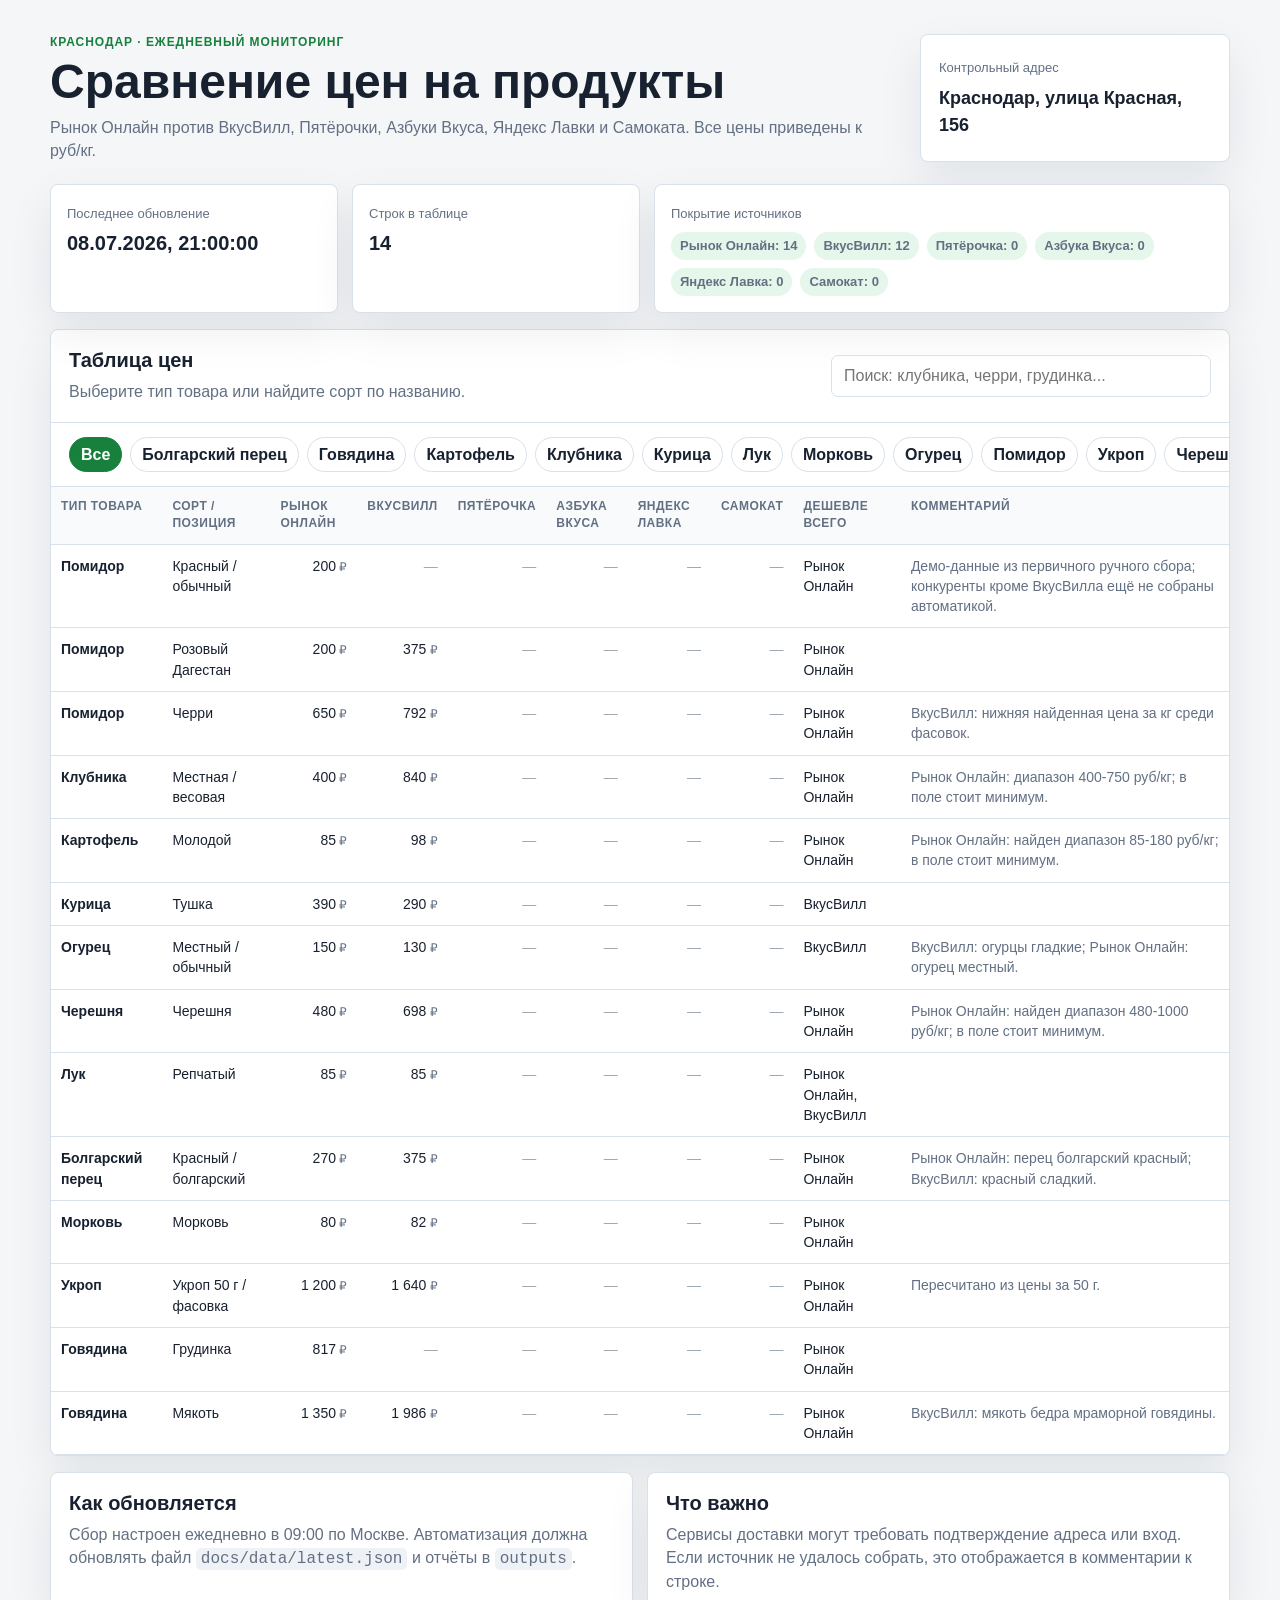
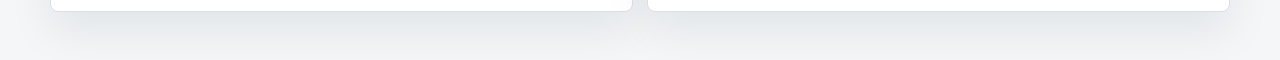
==== docs/index.html @ 46a8a9f7 "Add Krasnodar price monitor dashboard" ====
<!doctype html>
<html lang="ru">
<head>
  <meta charset="utf-8">
  <meta name="viewport" content="width=device-width, initial-scale=1">
  <title>Мониторинг цен Краснодар</title>
  <link rel="stylesheet" href="./styles.css">
</head>
<body>
  <header class="topbar">
    <div>
      <div class="eyebrow">Краснодар · ежедневный мониторинг</div>
      <h1>Сравнение цен на продукты</h1>
      <p>Рынок Онлайн против ВкусВилл, Пятёрочки, Азбуки Вкуса, Яндекс Лавки и Самоката. Все цены приведены к руб/кг.</p>
    </div>
    <div class="status-card">
      <span>Контрольный адрес</span>
      <strong id="address">Загрузка...</strong>
    </div>
  </header>

  <main>
    <section class="summary-grid">
      <article>
        <span>Последнее обновление</span>
        <strong id="generatedAt">Загрузка...</strong>
      </article>
      <article>
        <span>Строк в таблице</span>
        <strong id="rowsCount">0</strong>
      </article>
      <article class="wide">
        <span>Покрытие источников</span>
        <div id="sourceCoverage" class="source-coverage"></div>
      </article>
    </section>

    <section class="panel">
      <div class="panel-head">
        <div>
          <h2>Таблица цен</h2>
          <p>Выберите тип товара или найдите сорт по названию.</p>
        </div>
        <input id="search" type="search" placeholder="Поиск: клубника, черри, грудинка...">
      </div>

      <div id="typeFilters" class="filters"></div>

      <div class="table-wrap">
        <table>
          <thead>
            <tr>
              <th>Тип товара</th>
              <th>Сорт / позиция</th>
              <th>Рынок Онлайн</th>
              <th>ВкусВилл</th>
              <th>Пятёрочка</th>
              <th>Азбука Вкуса</th>
              <th>Яндекс Лавка</th>
              <th>Самокат</th>
              <th>Дешевле всего</th>
              <th>Комментарий</th>
            </tr>
          </thead>
          <tbody id="priceRows">
            <tr><td colspan="10" class="empty-state">Загрузка данных...</td></tr>
          </tbody>
        </table>
      </div>
    </section>

    <section class="notes">
      <article>
        <h2>Как обновляется</h2>
        <p>Сбор настроен ежедневно в 09:00 по Москве. Автоматизация должна обновлять файл <code>docs/data/latest.json</code> и отчёты в <code>outputs</code>.</p>
      </article>
      <article>
        <h2>Что важно</h2>
        <p>Сервисы доставки могут требовать подтверждение адреса или вход. Если источник не удалось собрать, это отображается в комментарии к строке.</p>
      </article>
    </section>
  </main>

  <script src="./app.js"></script>
</body>
</html>
---- docs/styles.css ----
:root {
  color-scheme: light;
  --bg: #f4f6f8;
  --panel: #ffffff;
  --ink: #18212f;
  --muted: #637083;
  --line: #d8e0ea;
  --green: #16803c;
  --green-soft: #e5f6eb;
  --blue: #175cd3;
  --shadow: 0 18px 45px rgba(15, 23, 42, 0.08);
}

* {
  box-sizing: border-box;
}

body {
  margin: 0;
  background: var(--bg);
  color: var(--ink);
  font-family: Inter, -apple-system, BlinkMacSystemFont, "Segoe UI", sans-serif;
  line-height: 1.45;
}

.topbar {
  display: flex;
  justify-content: space-between;
  gap: 24px;
  width: min(1180px, calc(100% - 32px));
  margin: 0 auto;
  padding: 34px 0 22px;
}

.eyebrow {
  color: var(--green);
  font-weight: 800;
  text-transform: uppercase;
  font-size: 12px;
  letter-spacing: 0.08em;
}

h1,
h2,
p {
  margin: 0;
}

h1 {
  margin-top: 6px;
  font-size: clamp(30px, 5vw, 48px);
  line-height: 1.05;
  letter-spacing: 0;
}

h2 {
  font-size: 20px;
  line-height: 1.2;
}

.topbar p,
.panel-head p,
.notes p {
  margin-top: 8px;
  color: var(--muted);
}

.status-card {
  flex: 0 0 310px;
  align-self: stretch;
  display: flex;
  flex-direction: column;
  justify-content: center;
  gap: 8px;
  padding: 18px;
  border: 1px solid var(--line);
  border-radius: 8px;
  background: var(--panel);
  box-shadow: var(--shadow);
}

.status-card span,
.summary-grid span {
  color: var(--muted);
  font-size: 13px;
}

.status-card strong {
  font-size: 18px;
}

main {
  width: min(1180px, calc(100% - 32px));
  margin: 0 auto 48px;
}

.summary-grid {
  display: grid;
  grid-template-columns: 1fr 1fr 2fr;
  gap: 14px;
  margin-bottom: 16px;
}

.summary-grid article,
.panel,
.notes article {
  border: 1px solid var(--line);
  border-radius: 8px;
  background: var(--panel);
  box-shadow: var(--shadow);
}

.summary-grid article {
  padding: 16px;
}

.summary-grid strong {
  display: block;
  margin-top: 5px;
  font-size: 20px;
}

.source-coverage {
  display: flex;
  flex-wrap: wrap;
  gap: 8px;
  margin-top: 8px;
}

.source-pill {
  display: inline-flex;
  align-items: center;
  min-height: 28px;
  padding: 4px 9px;
  border-radius: 999px;
  background: var(--green-soft);
  color: var(--green);
  font-weight: 750;
  font-size: 13px;
}

.panel {
  overflow: hidden;
}

.panel-head {
  display: flex;
  justify-content: space-between;
  gap: 18px;
  align-items: center;
  padding: 18px;
  border-bottom: 1px solid var(--line);
}

input[type="search"] {
  width: min(380px, 100%);
  height: 42px;
  border: 1px solid var(--line);
  border-radius: 7px;
  padding: 0 12px;
  font: inherit;
}

.filters {
  display: flex;
  gap: 8px;
  overflow-x: auto;
  padding: 14px 18px;
  border-bottom: 1px solid var(--line);
}

.filter-chip {
  min-height: 34px;
  white-space: nowrap;
  border: 1px solid var(--line);
  border-radius: 999px;
  background: #fff;
  color: var(--ink);
  padding: 5px 11px;
  font: inherit;
  font-weight: 700;
  cursor: pointer;
}

.filter-chip.active {
  border-color: var(--green);
  background: var(--green);
  color: #fff;
}

.table-wrap {
  overflow-x: auto;
}

table {
  width: 100%;
  border-collapse: collapse;
  min-width: 1040px;
}

th,
td {
  padding: 11px 10px;
  border-bottom: 1px solid var(--line);
  text-align: left;
  vertical-align: top;
  font-size: 14px;
}

th {
  color: var(--muted);
  background: #f8fafc;
  font-size: 12px;
  text-transform: uppercase;
  letter-spacing: 0.04em;
}

.type-cell {
  font-weight: 800;
}

.price {
  font-variant-numeric: tabular-nums;
  text-align: right;
  white-space: nowrap;
}

.price:not(.empty)::after {
  content: " ₽";
  color: var(--muted);
  font-size: 12px;
}

.empty {
  color: #a0a8b3;
}

.comment {
  color: var(--muted);
  min-width: 220px;
}

.empty-state {
  padding: 28px;
  color: var(--muted);
  text-align: center;
}

.notes {
  display: grid;
  grid-template-columns: 1fr 1fr;
  gap: 14px;
  margin-top: 16px;
}

.notes article {
  padding: 18px;
}

code {
  border-radius: 5px;
  background: #eef2f7;
  padding: 2px 5px;
  font-family: ui-monospace, SFMono-Regular, Menlo, monospace;
}

@media (max-width: 820px) {
  .topbar,
  .panel-head,
  .notes {
    flex-direction: column;
    grid-template-columns: 1fr;
  }

  .topbar {
    display: block;
  }

  .status-card {
    margin-top: 16px;
    width: 100%;
  }

  .summary-grid {
    grid-template-columns: 1fr;
  }

  .panel-head {
    align-items: stretch;
  }
}
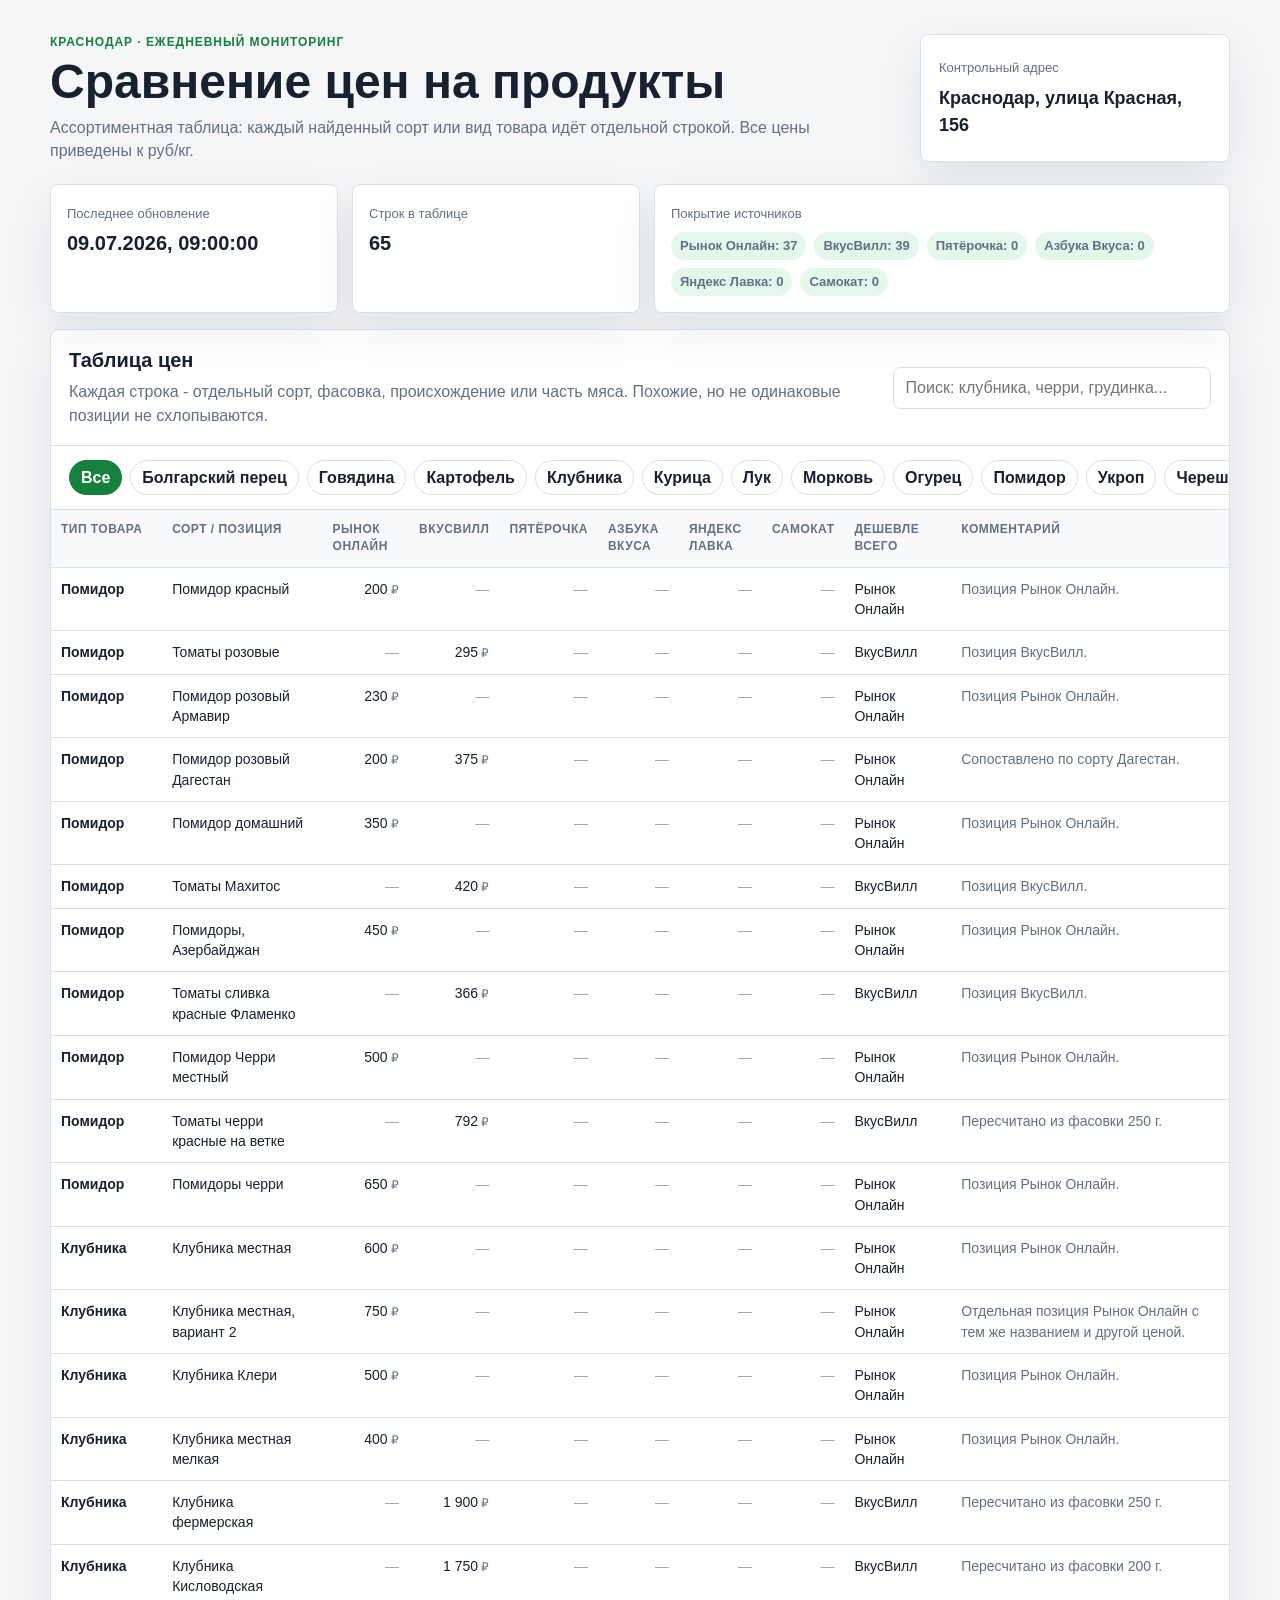
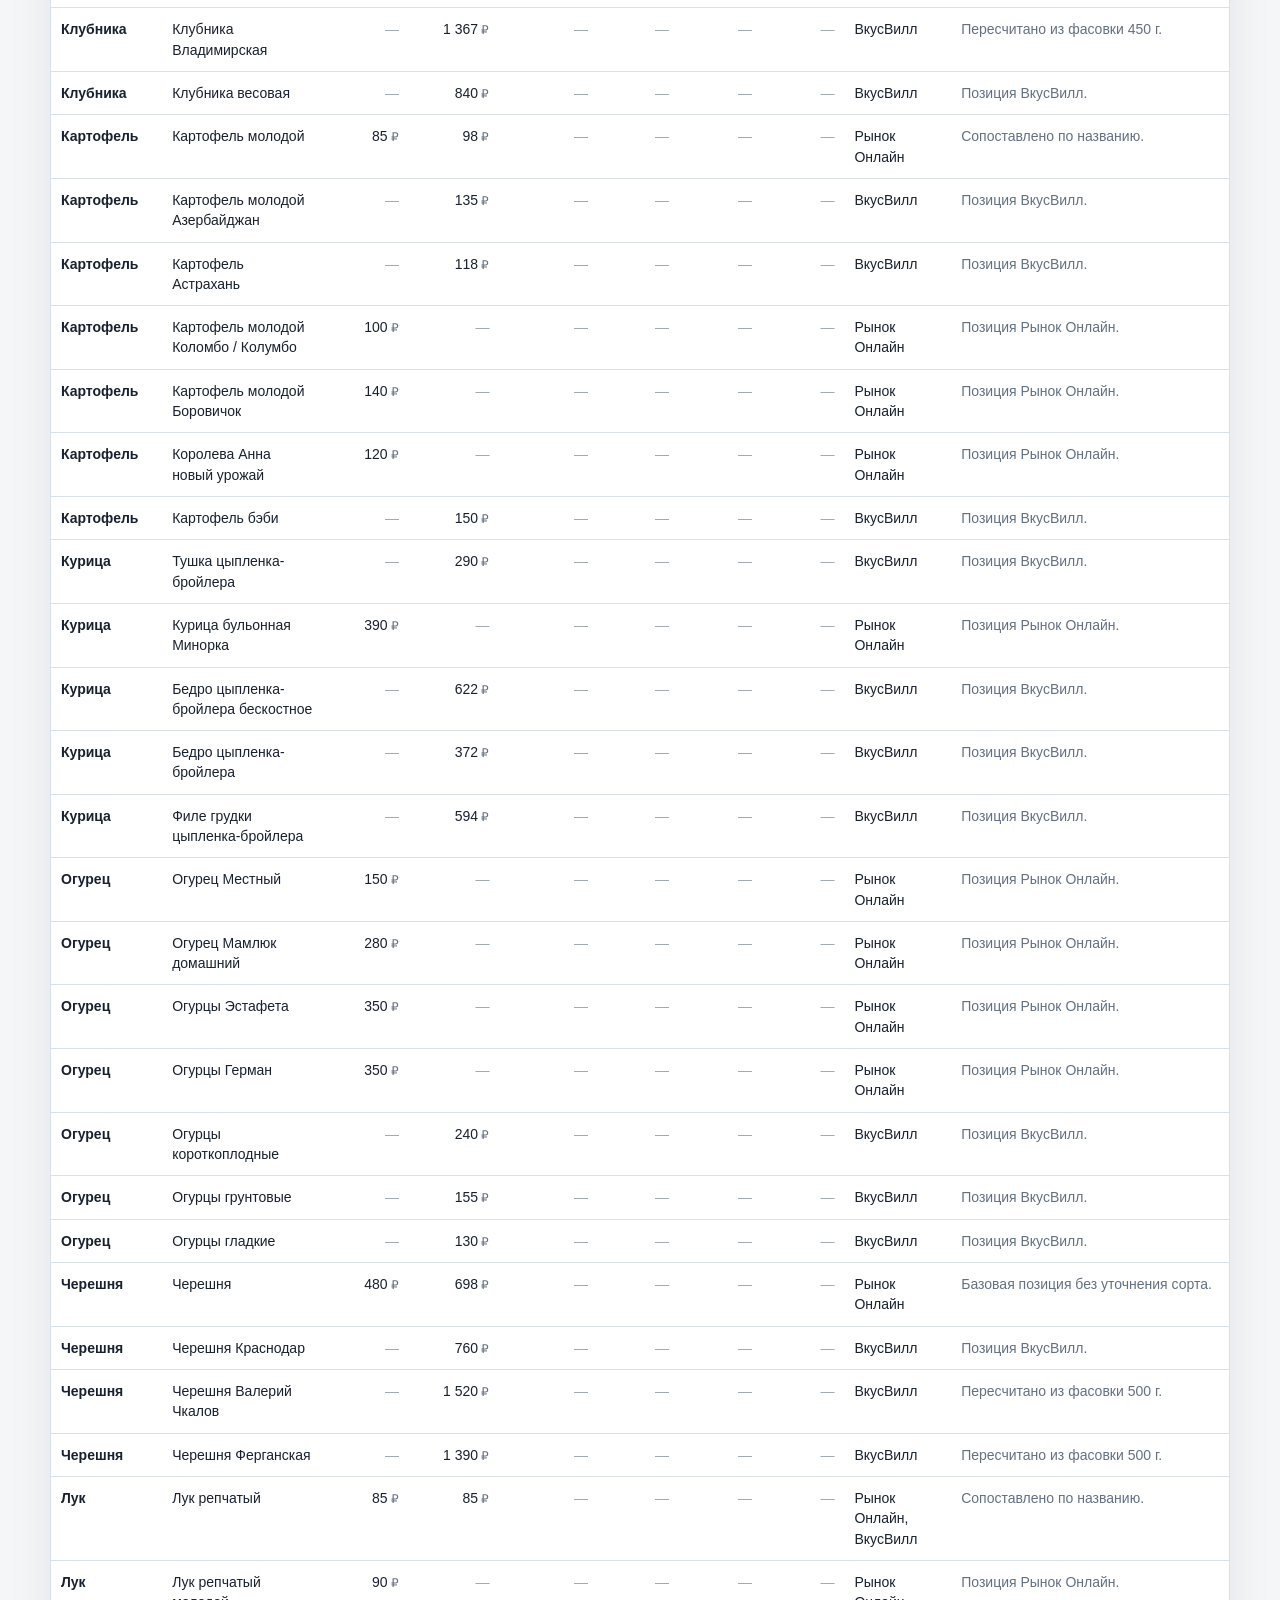
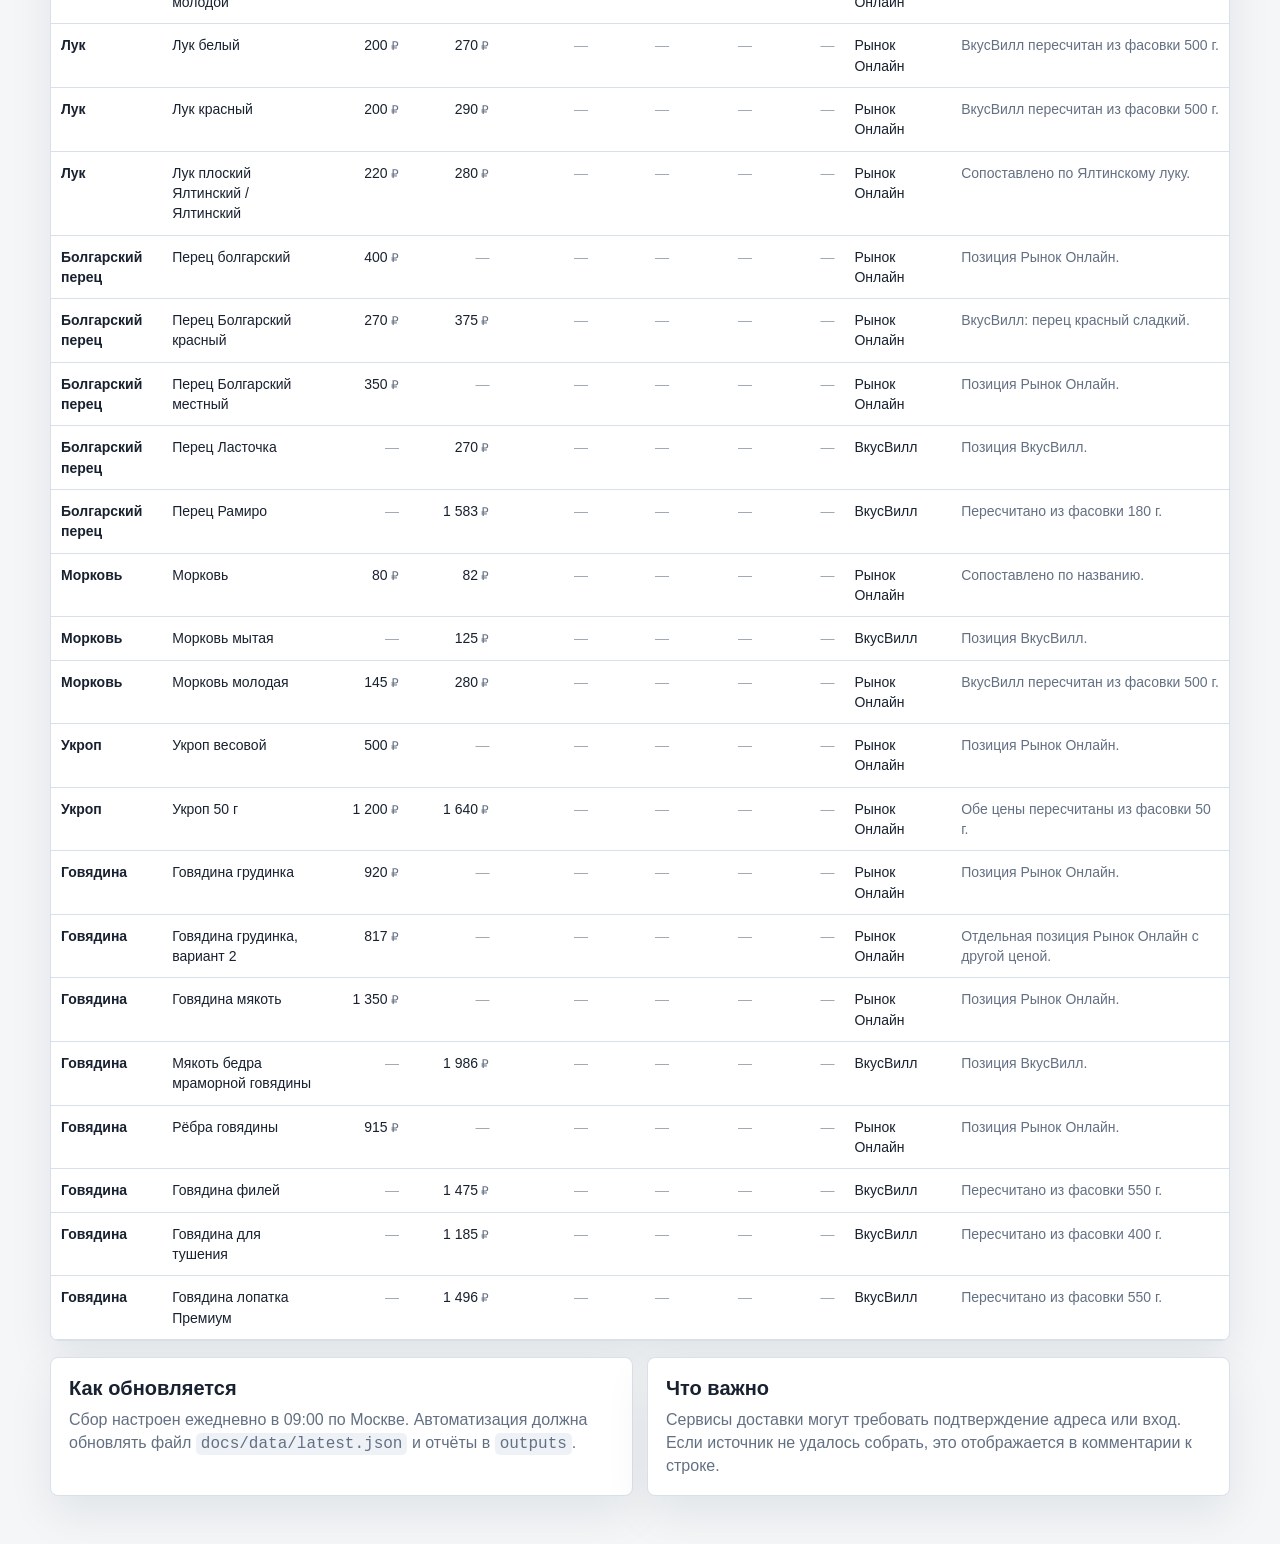
==== commit d9635ba4: "Expand monitor rows by product variety" ====
--- a/docs/index.html
+++ b/docs/index.html
@@ -11,7 +11,7 @@
     <div>
       <div class="eyebrow">Краснодар · ежедневный мониторинг</div>
       <h1>Сравнение цен на продукты</h1>
-      <p>Рынок Онлайн против ВкусВилл, Пятёрочки, Азбуки Вкуса, Яндекс Лавки и Самоката. Все цены приведены к руб/кг.</p>
+      <p>Ассортиментная таблица: каждый найденный сорт или вид товара идёт отдельной строкой. Все цены приведены к руб/кг.</p>
     </div>
     <div class="status-card">
       <span>Контрольный адрес</span>
@@ -39,7 +39,7 @@
       <div class="panel-head">
         <div>
           <h2>Таблица цен</h2>
-          <p>Выберите тип товара или найдите сорт по названию.</p>
+          <p>Каждая строка - отдельный сорт, фасовка, происхождение или часть мяса. Похожие, но не одинаковые позиции не схлопываются.</p>
         </div>
         <input id="search" type="search" placeholder="Поиск: клубника, черри, грудинка...">
       </div>
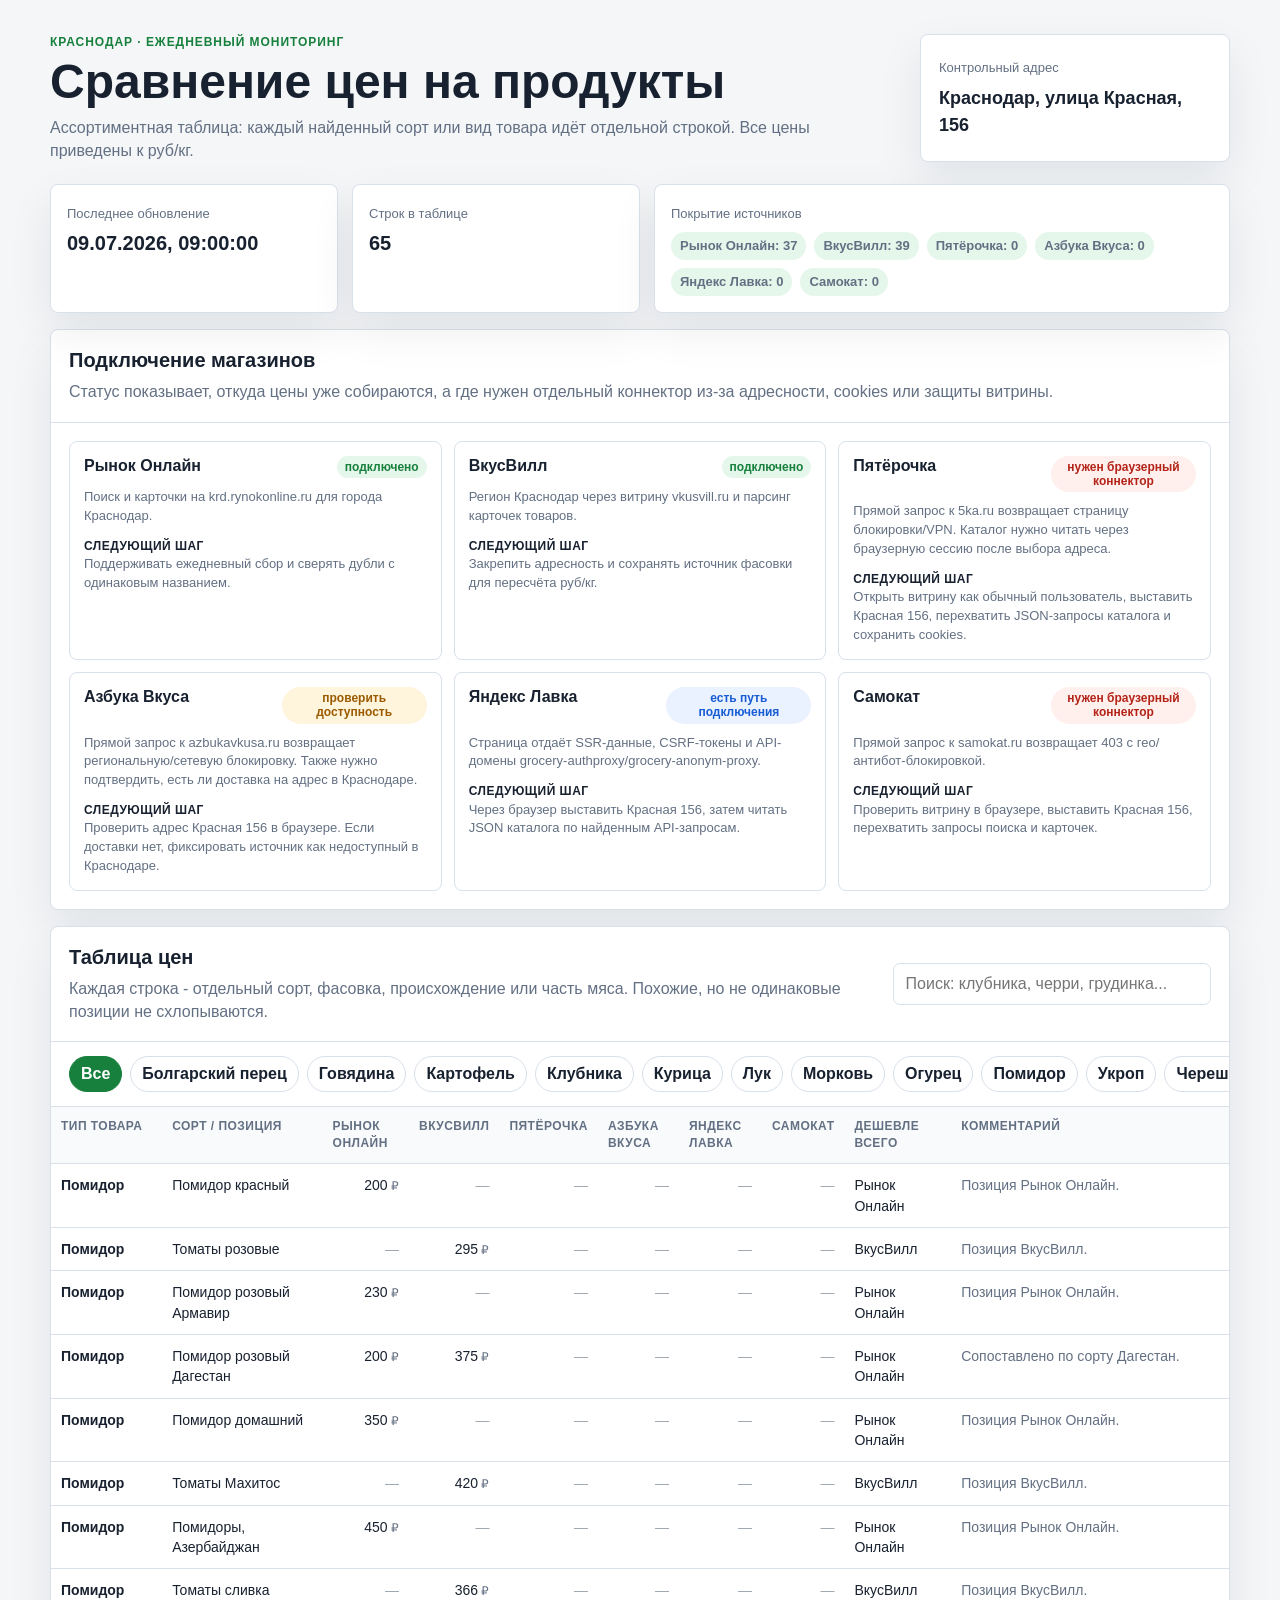
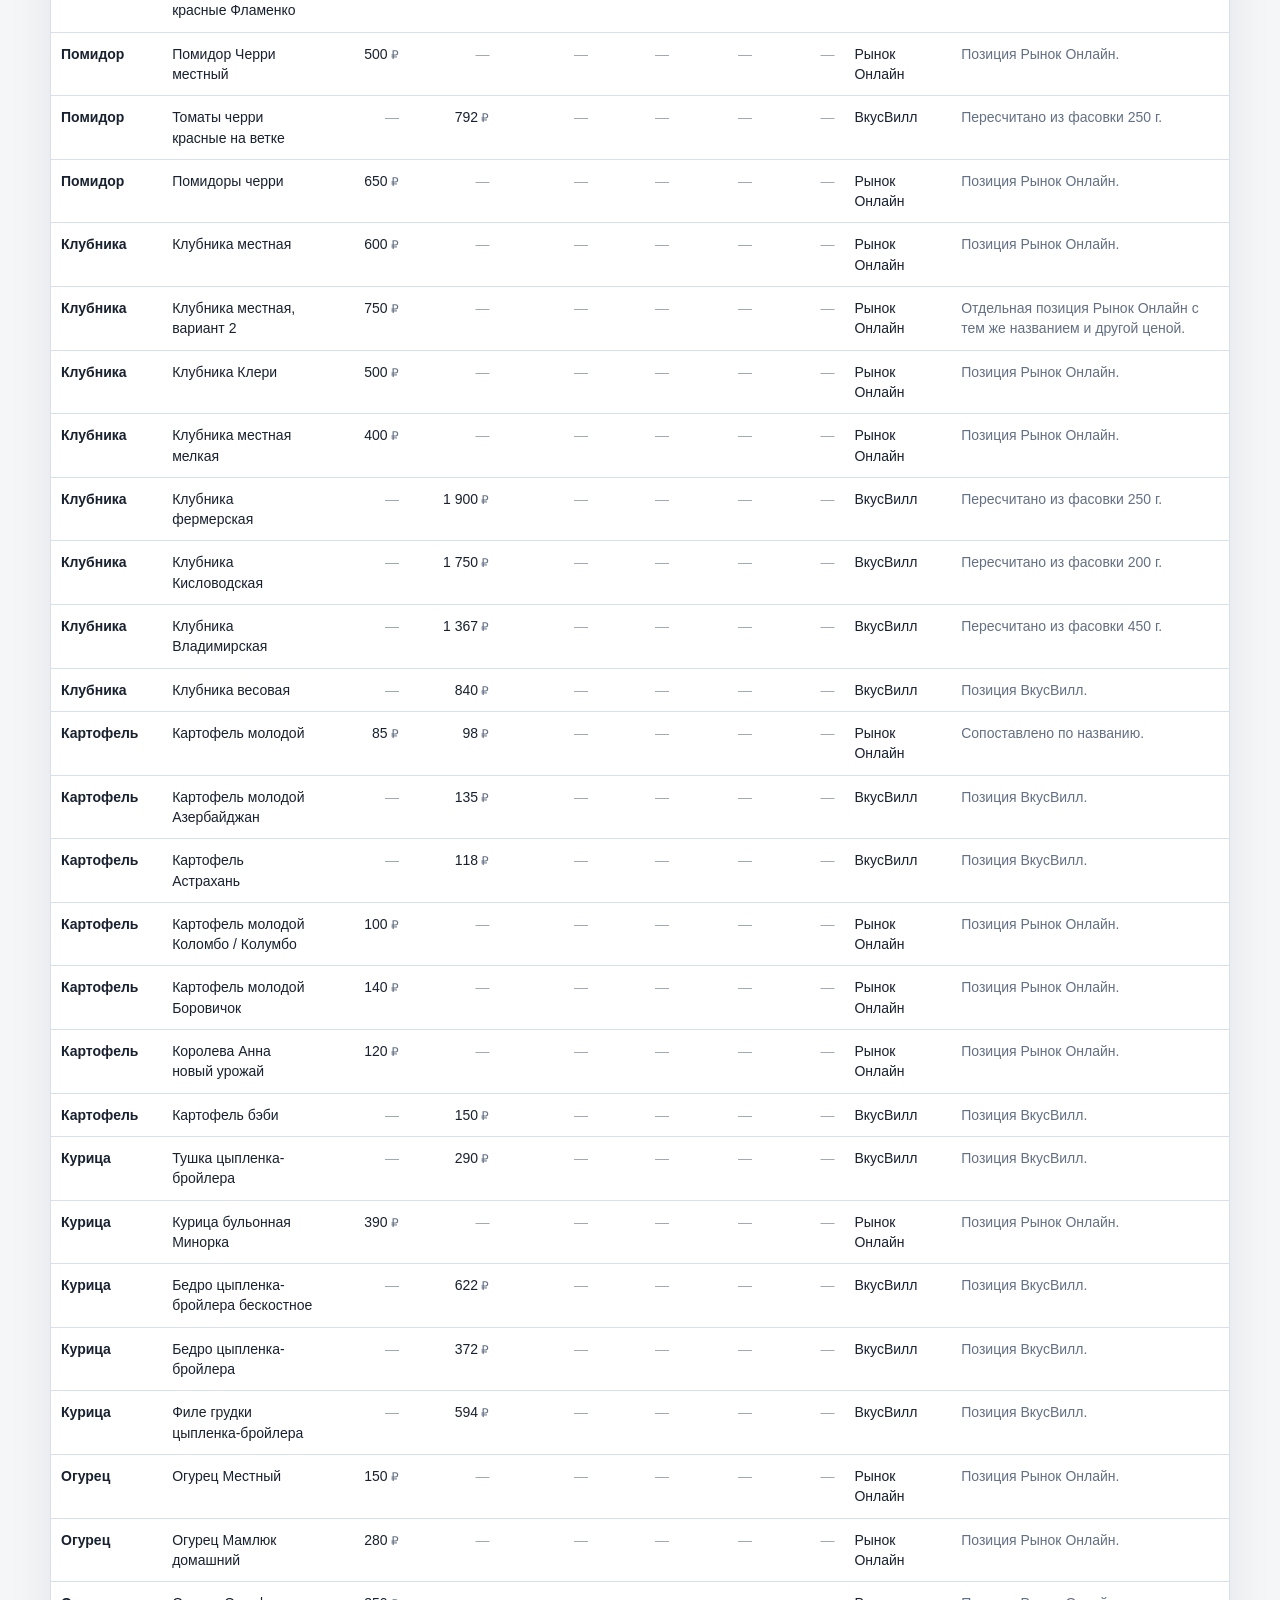
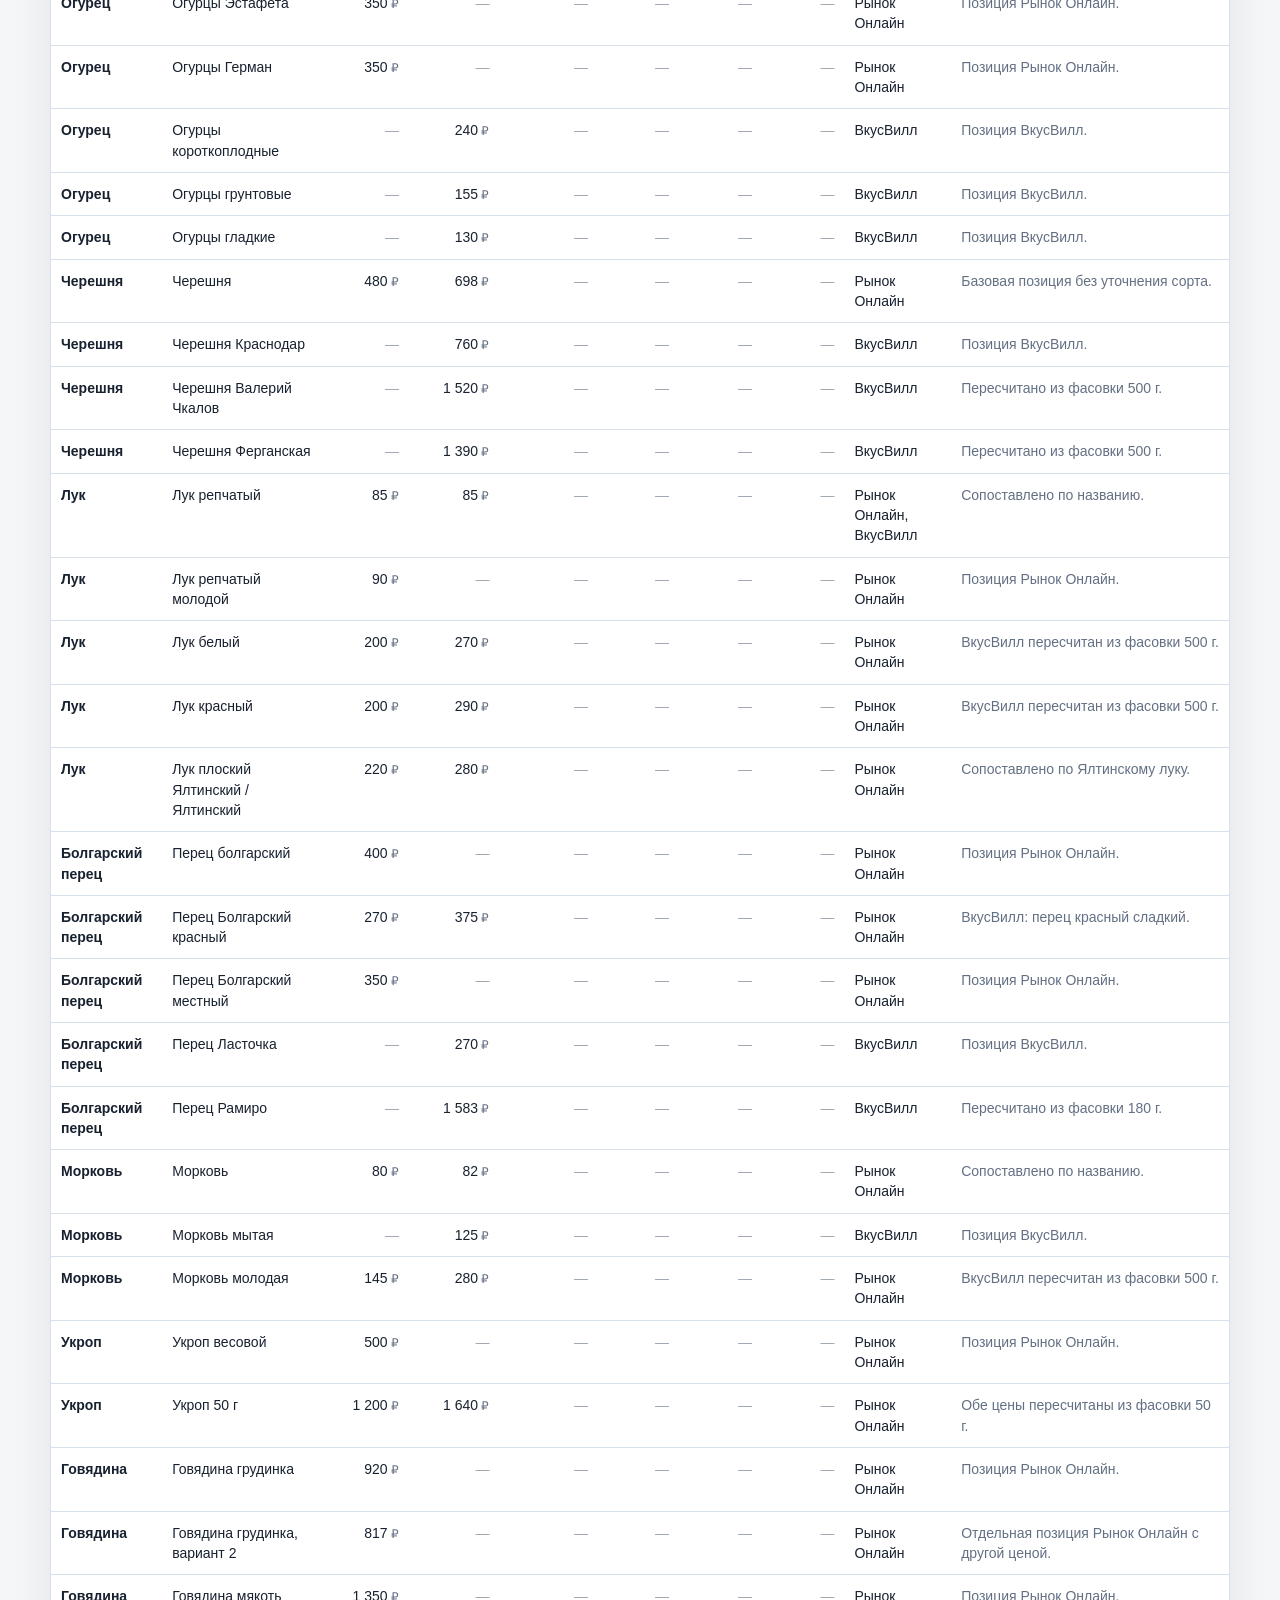
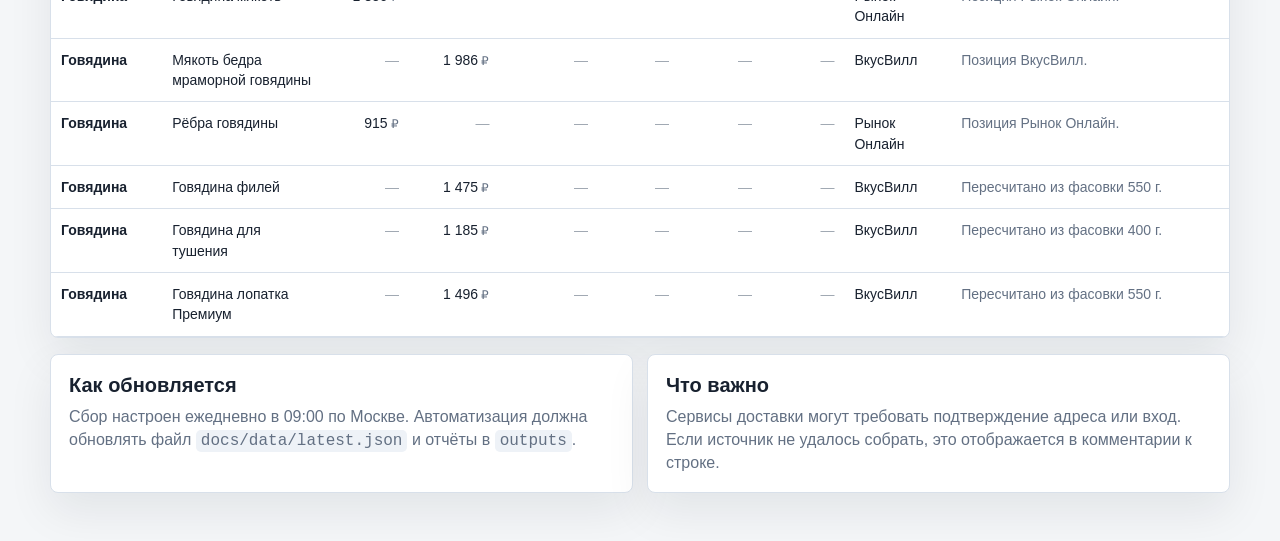
==== commit 9d838f82: "Add source connection status" ====
--- a/docs/index.html
+++ b/docs/index.html
@@ -33,6 +33,16 @@
         <span>Покрытие источников</span>
         <div id="sourceCoverage" class="source-coverage"></div>
       </article>
+    </section>
+
+    <section class="panel connection-panel">
+      <div class="panel-head">
+        <div>
+          <h2>Подключение магазинов</h2>
+          <p>Статус показывает, откуда цены уже собираются, а где нужен отдельный коннектор из-за адресности, cookies или защиты витрины.</p>
+        </div>
+      </div>
+      <div id="sourceStatus" class="source-status-grid"></div>
     </section>
 
     <section class="panel">
--- a/docs/styles.css
+++ b/docs/styles.css
@@ -8,6 +8,11 @@
   --green: #16803c;
   --green-soft: #e5f6eb;
   --blue: #175cd3;
+  --blue-soft: #eaf1ff;
+  --amber: #9a5b00;
+  --amber-soft: #fff4dc;
+  --red: #b42318;
+  --red-soft: #fff0ed;
   --shadow: 0 18px 45px rgba(15, 23, 42, 0.08);
 }
 
@@ -139,8 +144,85 @@
   font-size: 13px;
 }
 
+.source-status-grid {
+  display: grid;
+  grid-template-columns: repeat(3, minmax(0, 1fr));
+  gap: 12px;
+  padding: 18px;
+}
+
+.source-status-card {
+  min-height: 190px;
+  border: 1px solid var(--line);
+  border-radius: 8px;
+  padding: 14px;
+  background: #fff;
+}
+
+.source-status-top {
+  display: flex;
+  justify-content: space-between;
+  gap: 10px;
+  align-items: flex-start;
+  margin-bottom: 10px;
+}
+
+.source-status-card h3 {
+  margin: 0;
+  font-size: 16px;
+  line-height: 1.2;
+}
+
+.source-status-card p {
+  color: var(--muted);
+  font-size: 13px;
+}
+
+.source-status-card strong {
+  display: block;
+  margin-top: 12px;
+  font-size: 12px;
+  text-transform: uppercase;
+  letter-spacing: 0.04em;
+}
+
+.source-status-top span {
+  flex: 0 0 auto;
+  max-width: 145px;
+  border-radius: 999px;
+  padding: 4px 8px;
+  font-size: 12px;
+  font-weight: 800;
+  line-height: 1.2;
+  text-align: center;
+}
+
+.source-status-card.connected .source-status-top span {
+  background: var(--green-soft);
+  color: var(--green);
+}
+
+.source-status-card.candidate .source-status-top span {
+  background: var(--blue-soft);
+  color: var(--blue);
+}
+
+.source-status-card.needs_check .source-status-top span {
+  background: var(--amber-soft);
+  color: var(--amber);
+}
+
+.source-status-card.blocked .source-status-top span {
+  background: var(--red-soft);
+  color: var(--red);
+}
+
 .panel {
   overflow: hidden;
+}
+
+.connection-panel {
+  margin-bottom: 16px;
 }
 
 .panel-head {
@@ -285,7 +367,17 @@
     grid-template-columns: 1fr;
   }
 
+  .source-status-grid {
+    grid-template-columns: 1fr;
+  }
+
   .panel-head {
     align-items: stretch;
   }
 }
+
+@media (min-width: 821px) and (max-width: 1080px) {
+  .source-status-grid {
+    grid-template-columns: repeat(2, minmax(0, 1fr));
+  }
+}
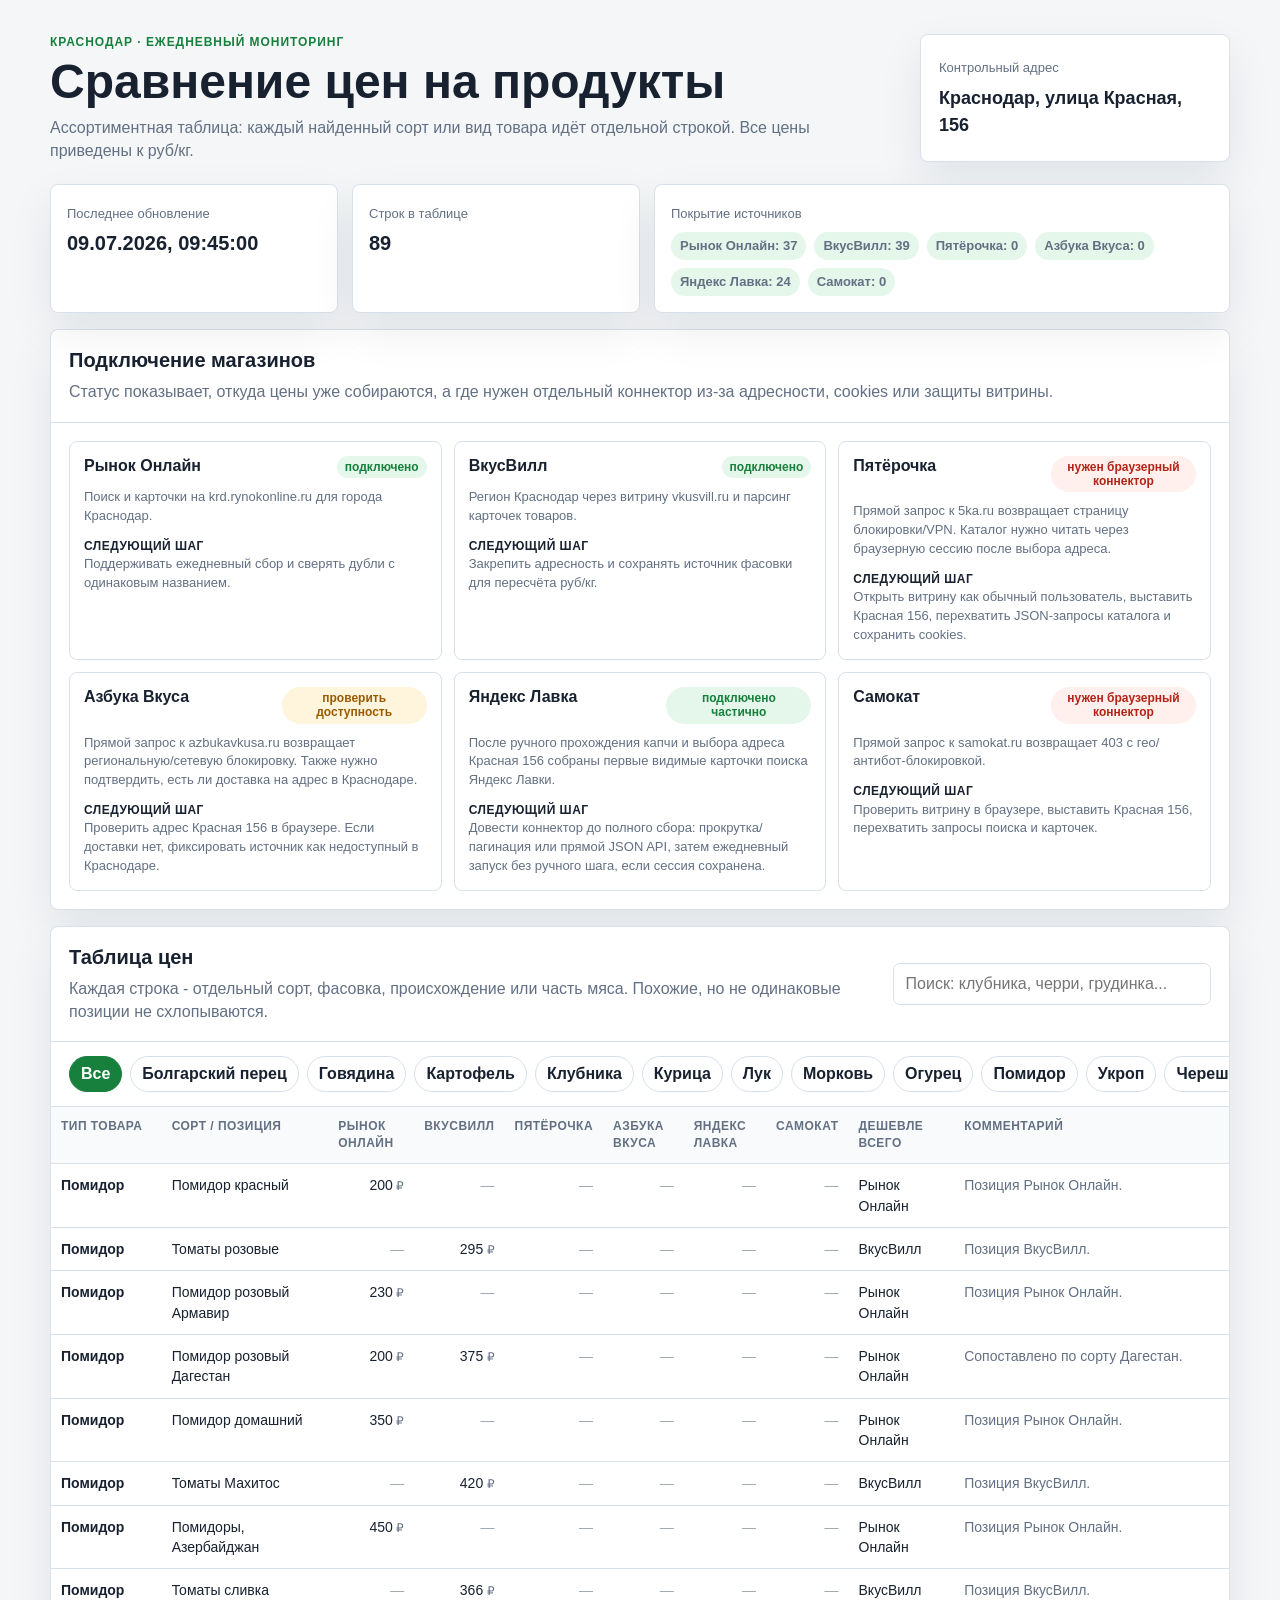
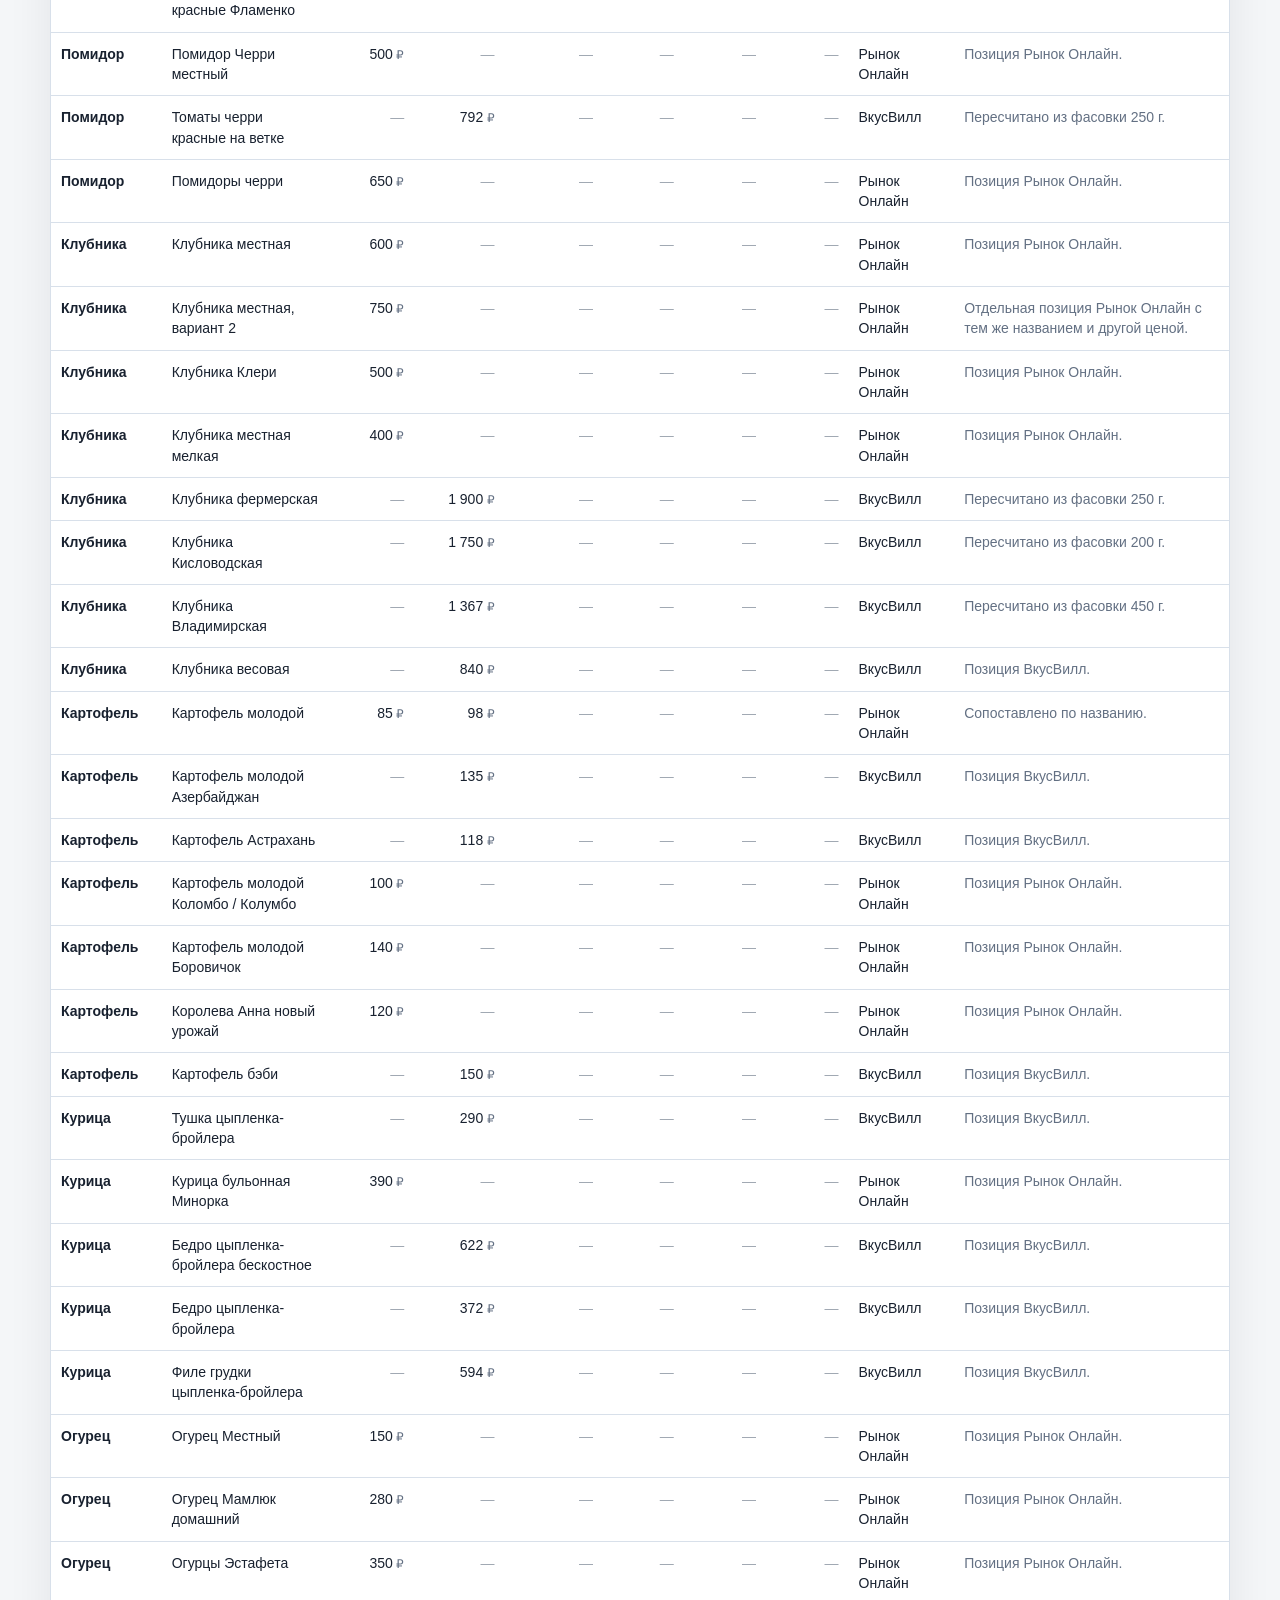
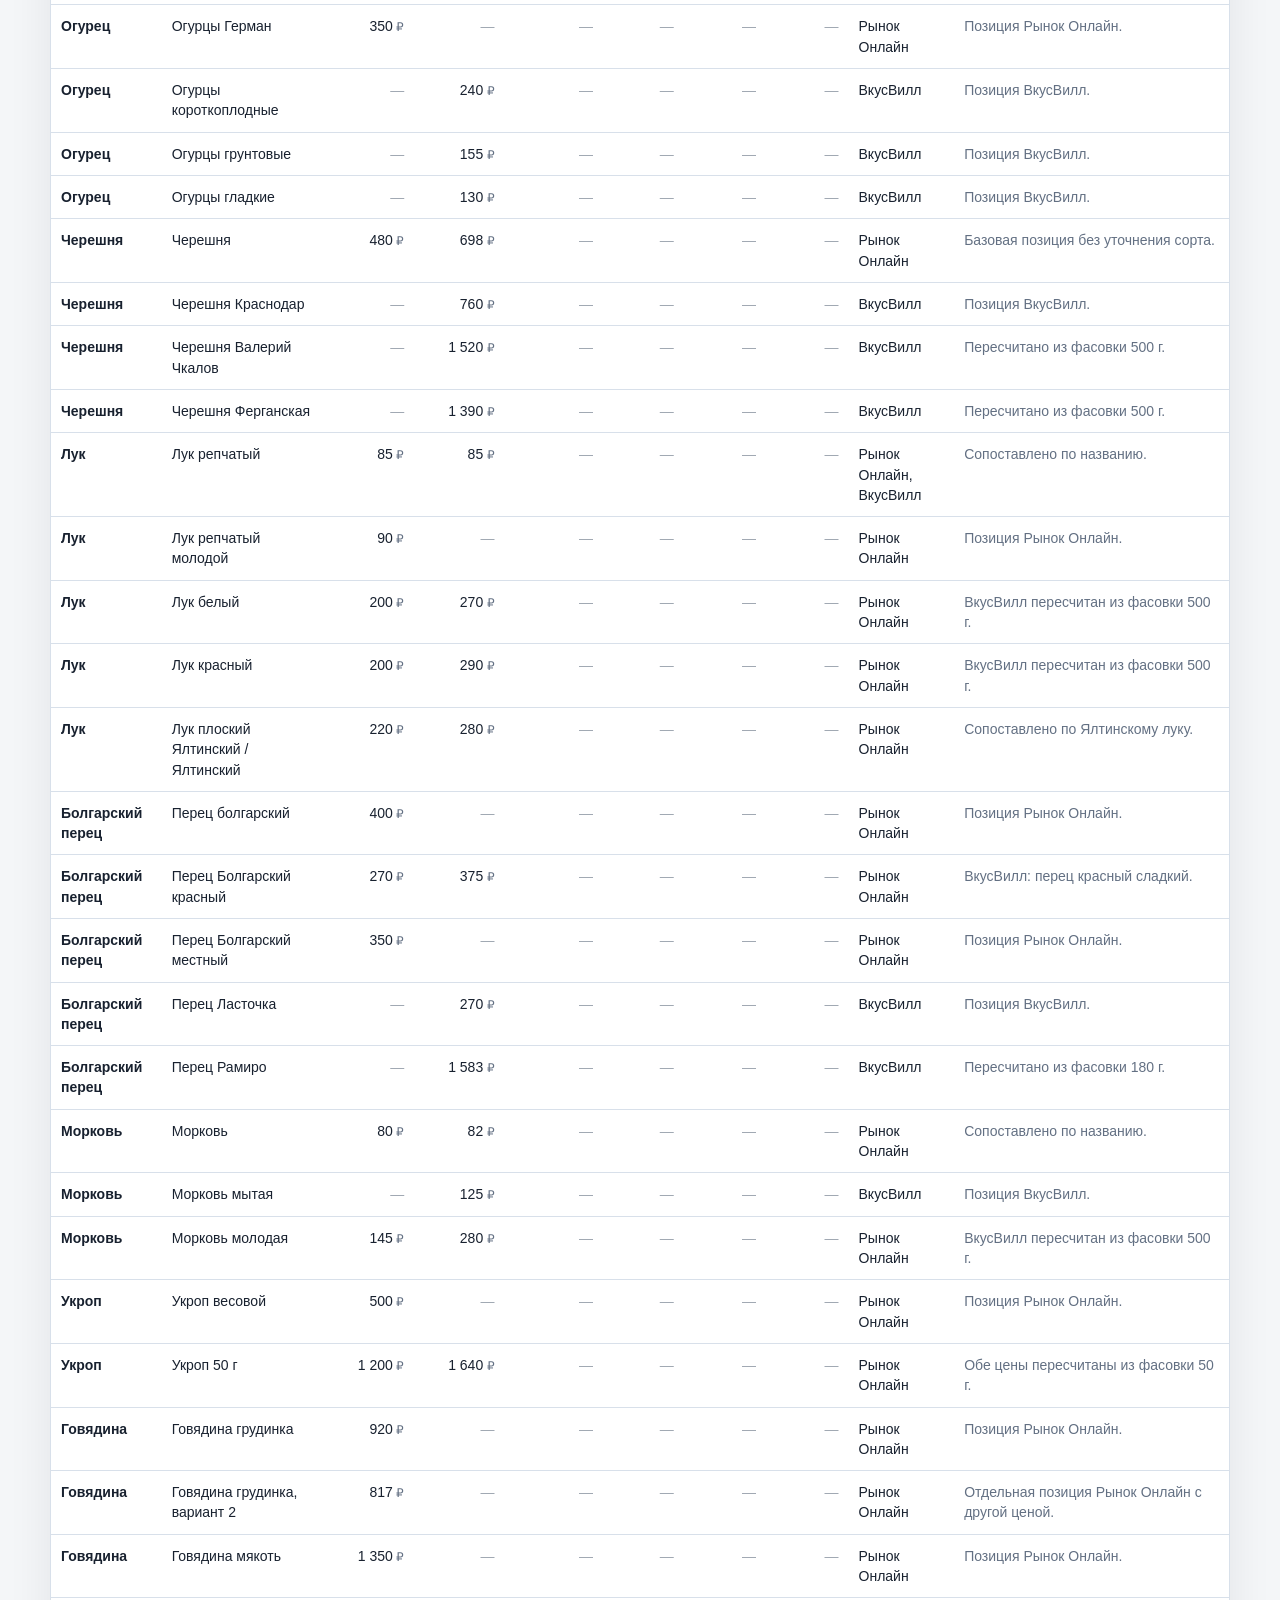
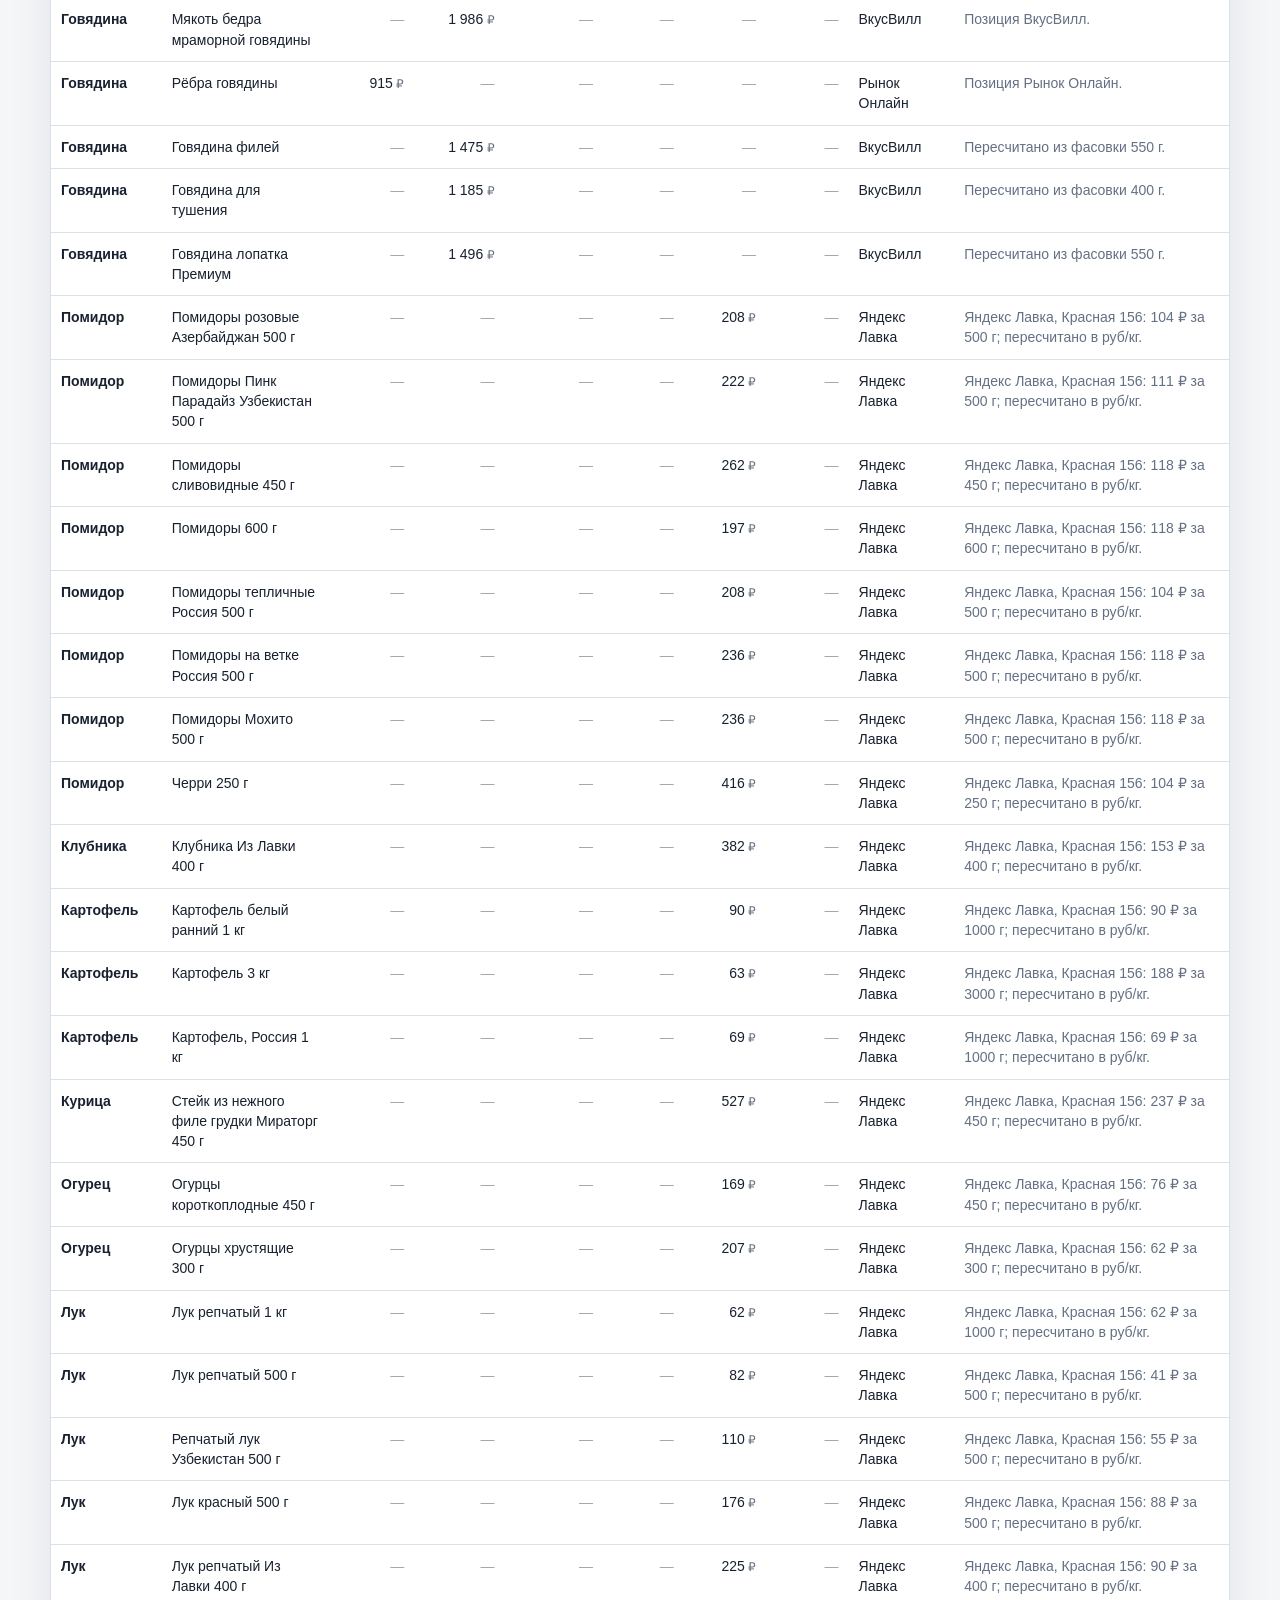
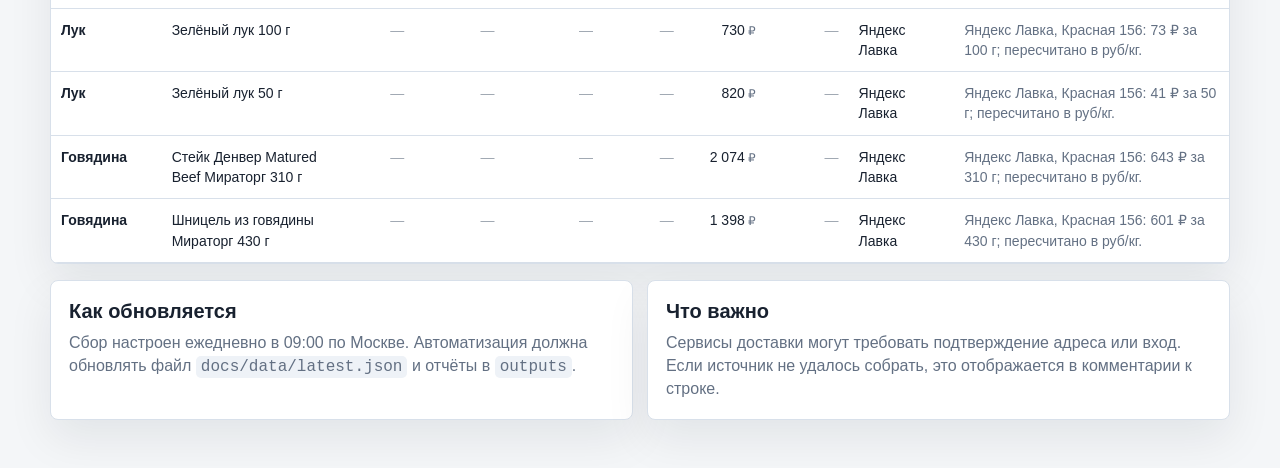
==== commit 84741a7c: "Bust Pages cache for Lavka prices" ====
--- a/docs/index.html
+++ b/docs/index.html
@@ -91,6 +91,6 @@
     </section>
   </main>
 
-  <script src="./app.js"></script>
+  <script src="./app.js?v=2026-07-09T12-45-lavka"></script>
 </body>
 </html>
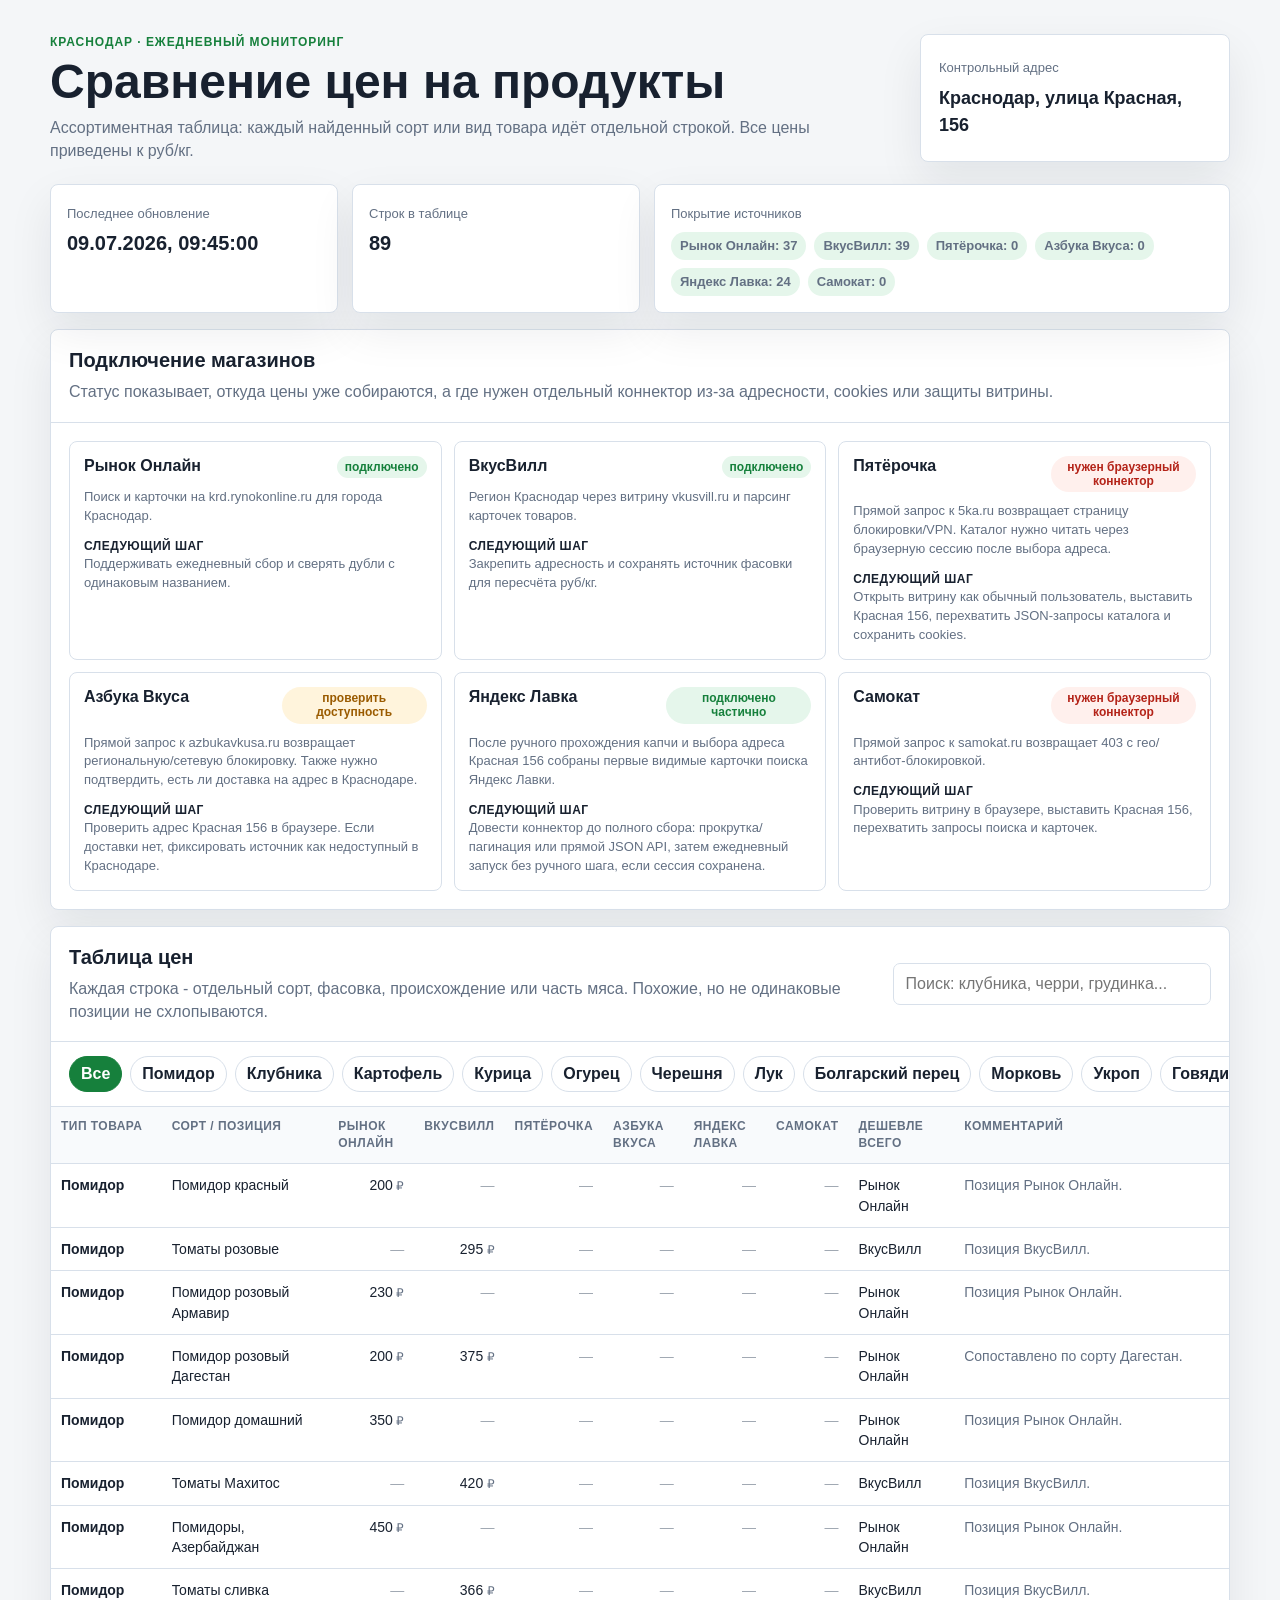
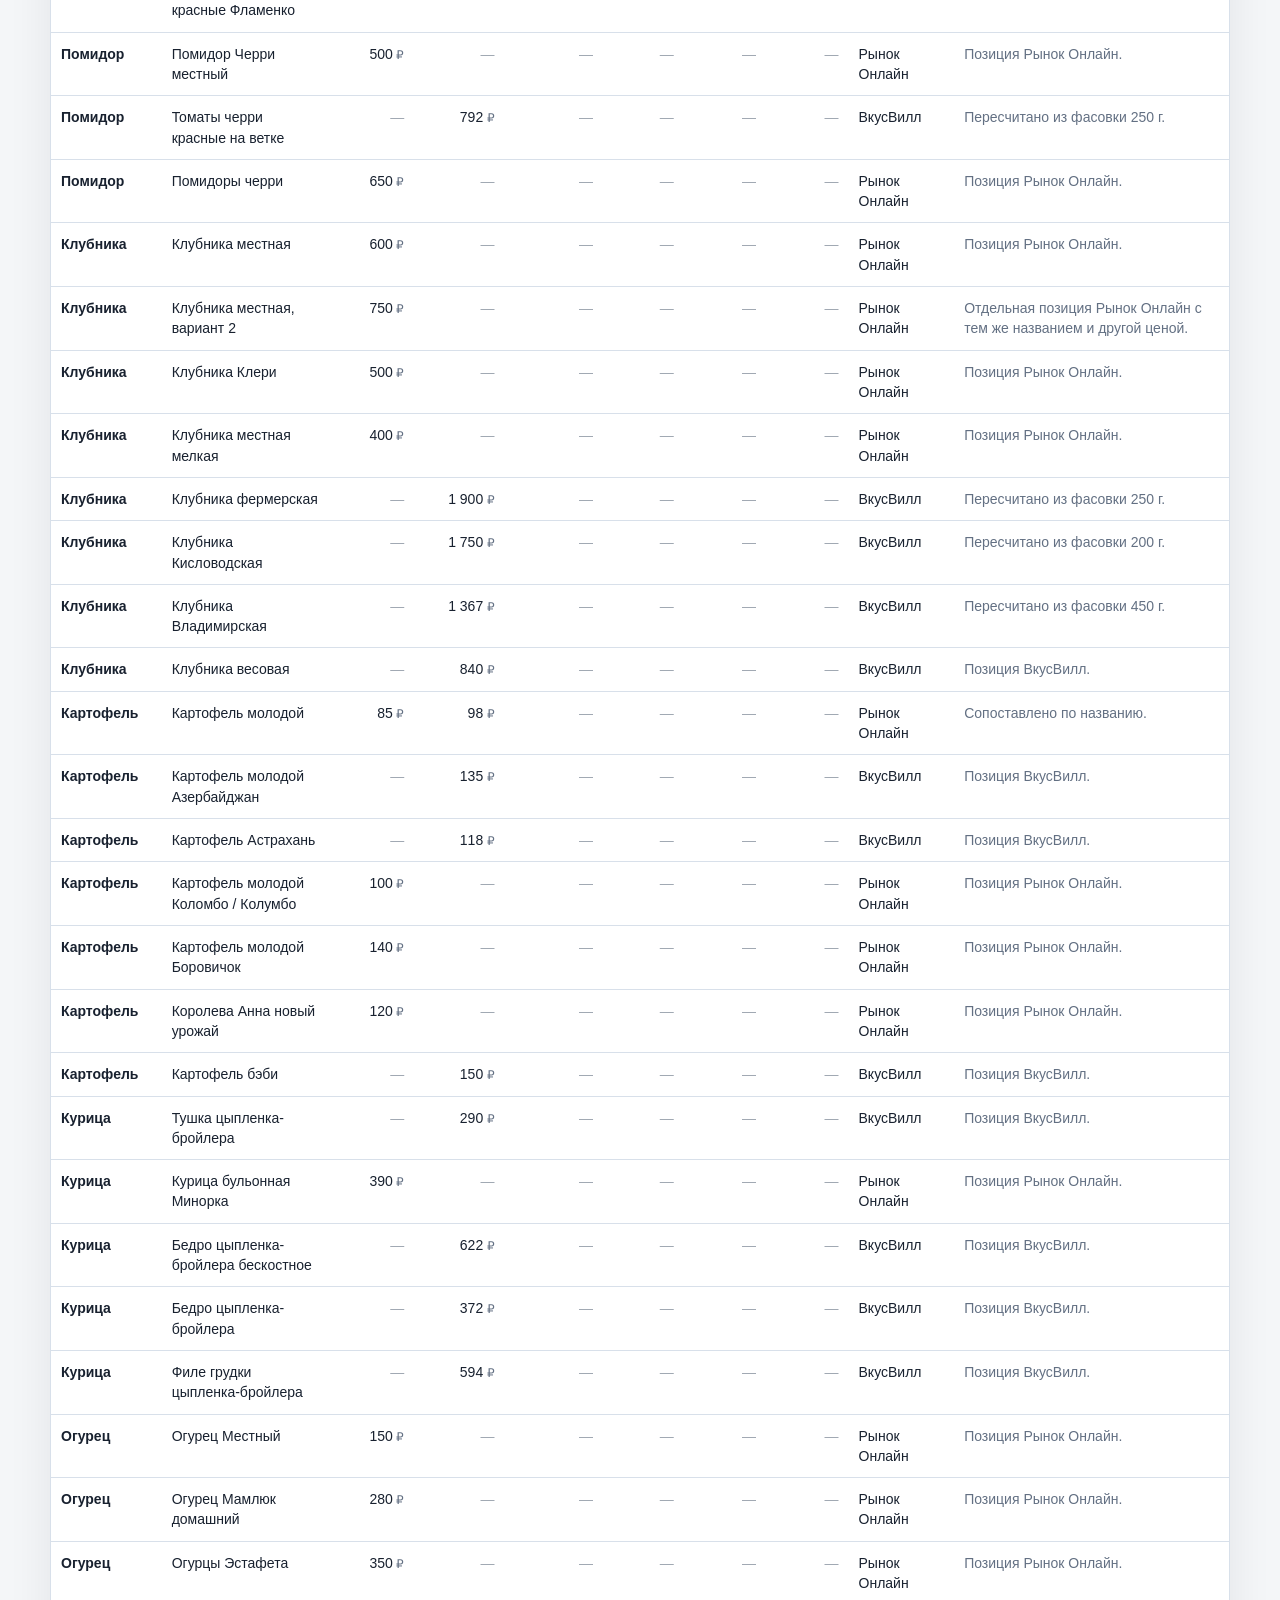
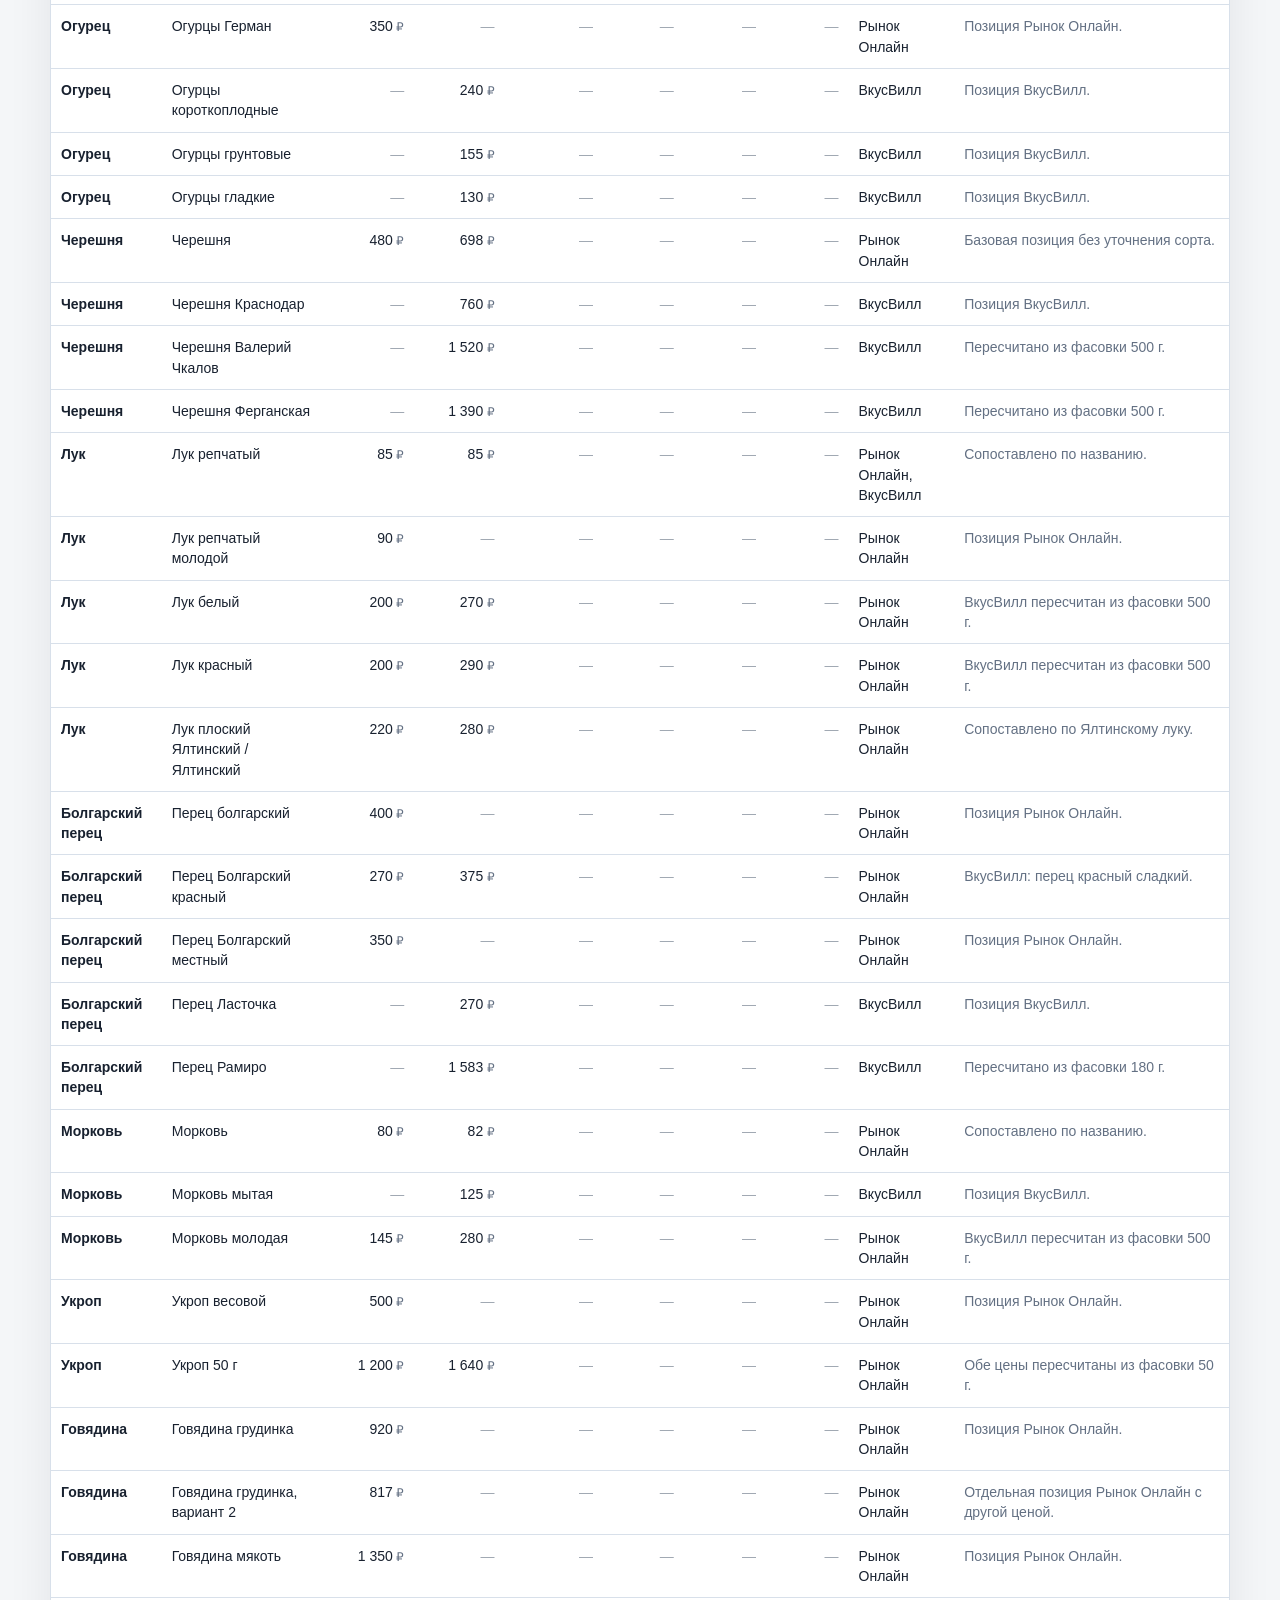
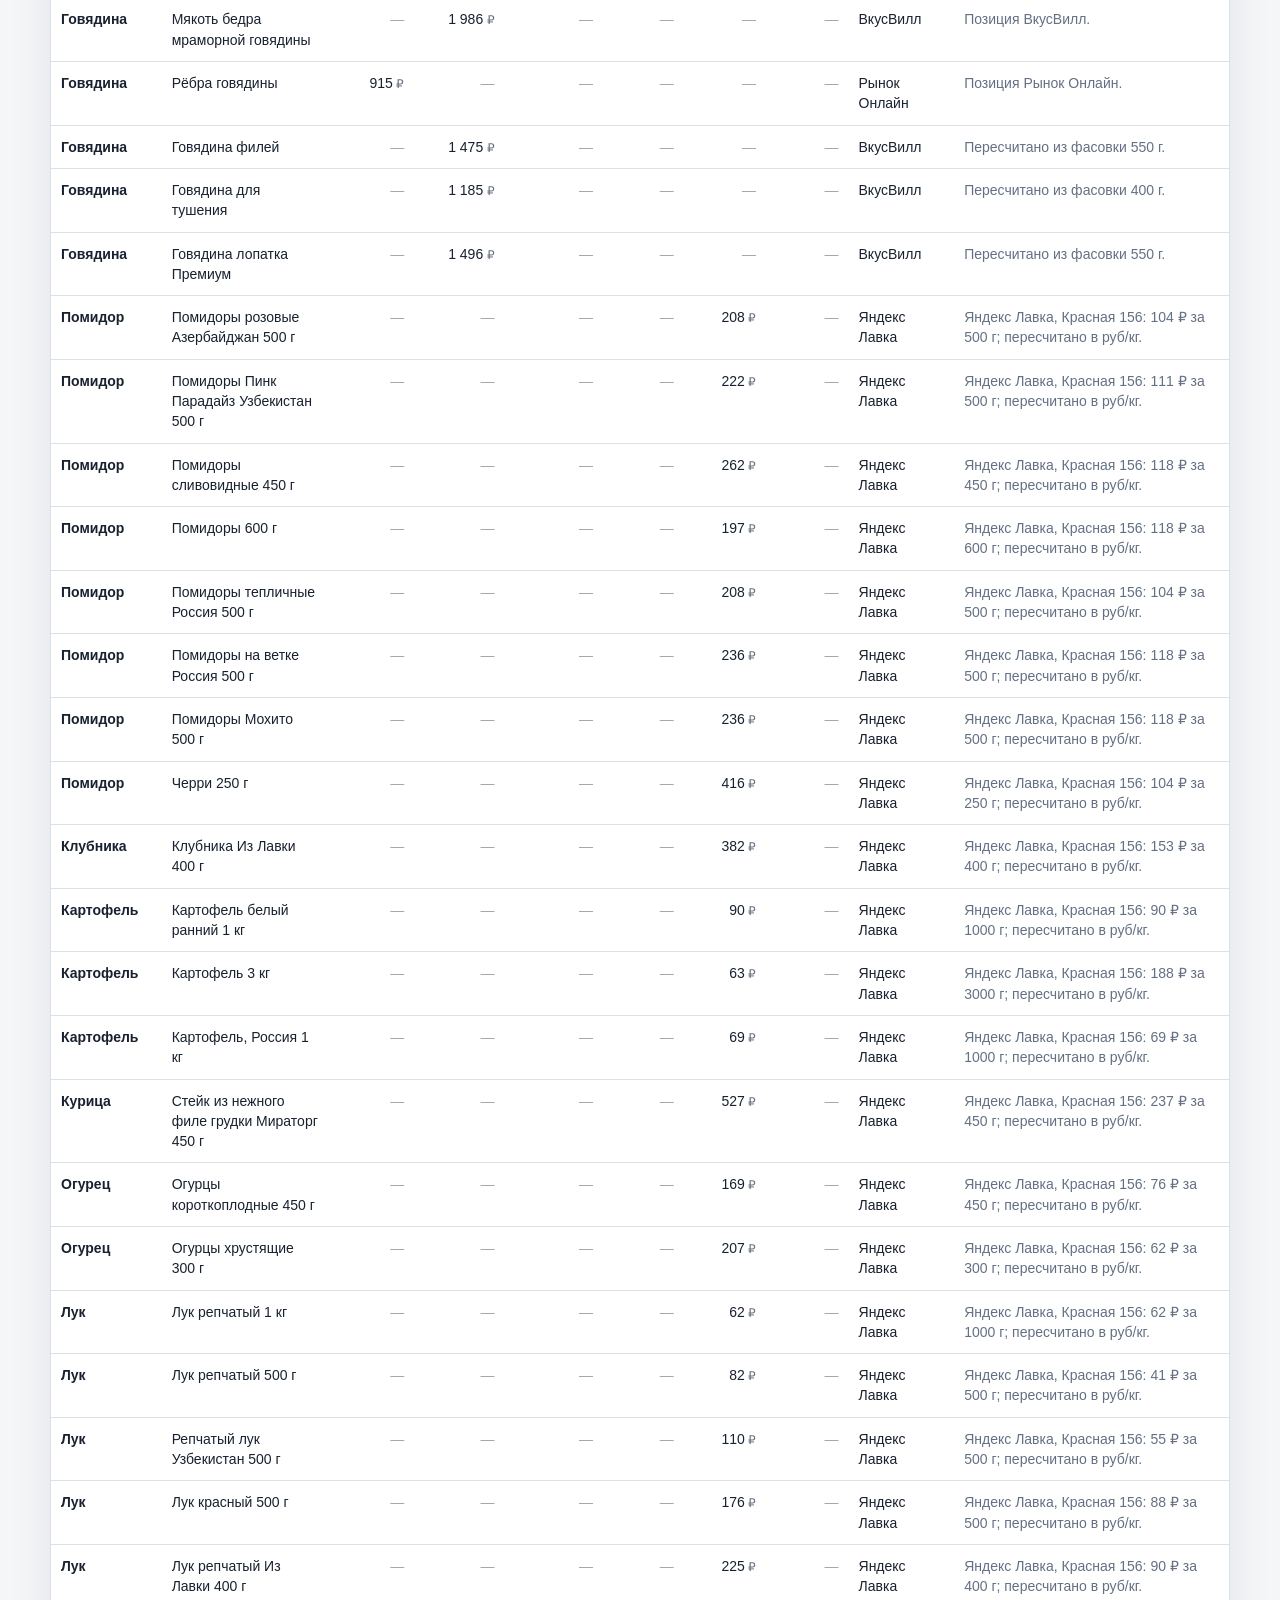
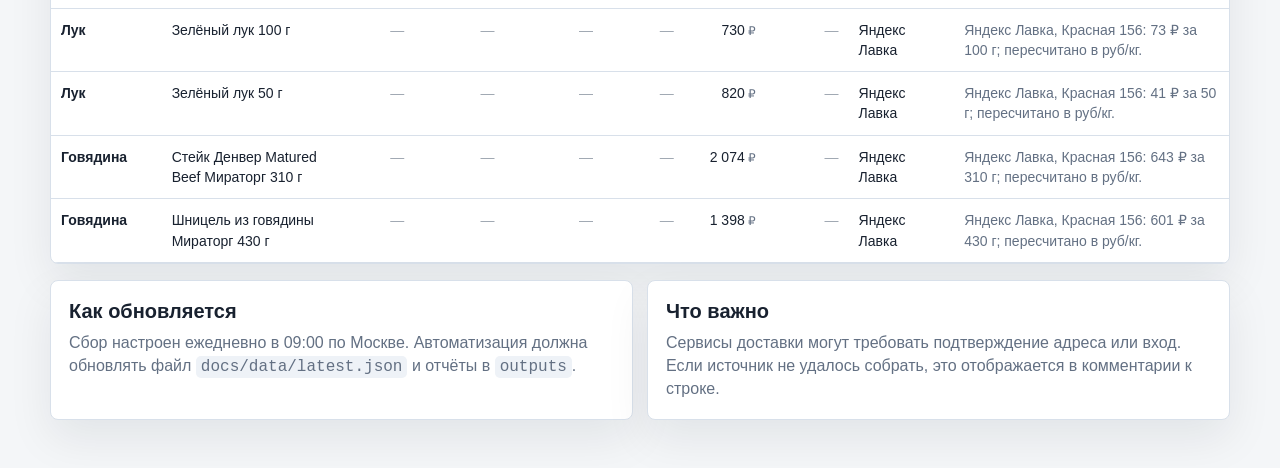
==== commit c76d0e01: "Group price rows by product type" ====
--- a/docs/index.html
+++ b/docs/index.html
@@ -91,6 +91,6 @@
     </section>
   </main>
 
-  <script src="./app.js?v=2026-07-09T12-45-lavka"></script>
+  <script src="./app.js?v=2026-07-09T13-15-grouped-types"></script>
 </body>
 </html>
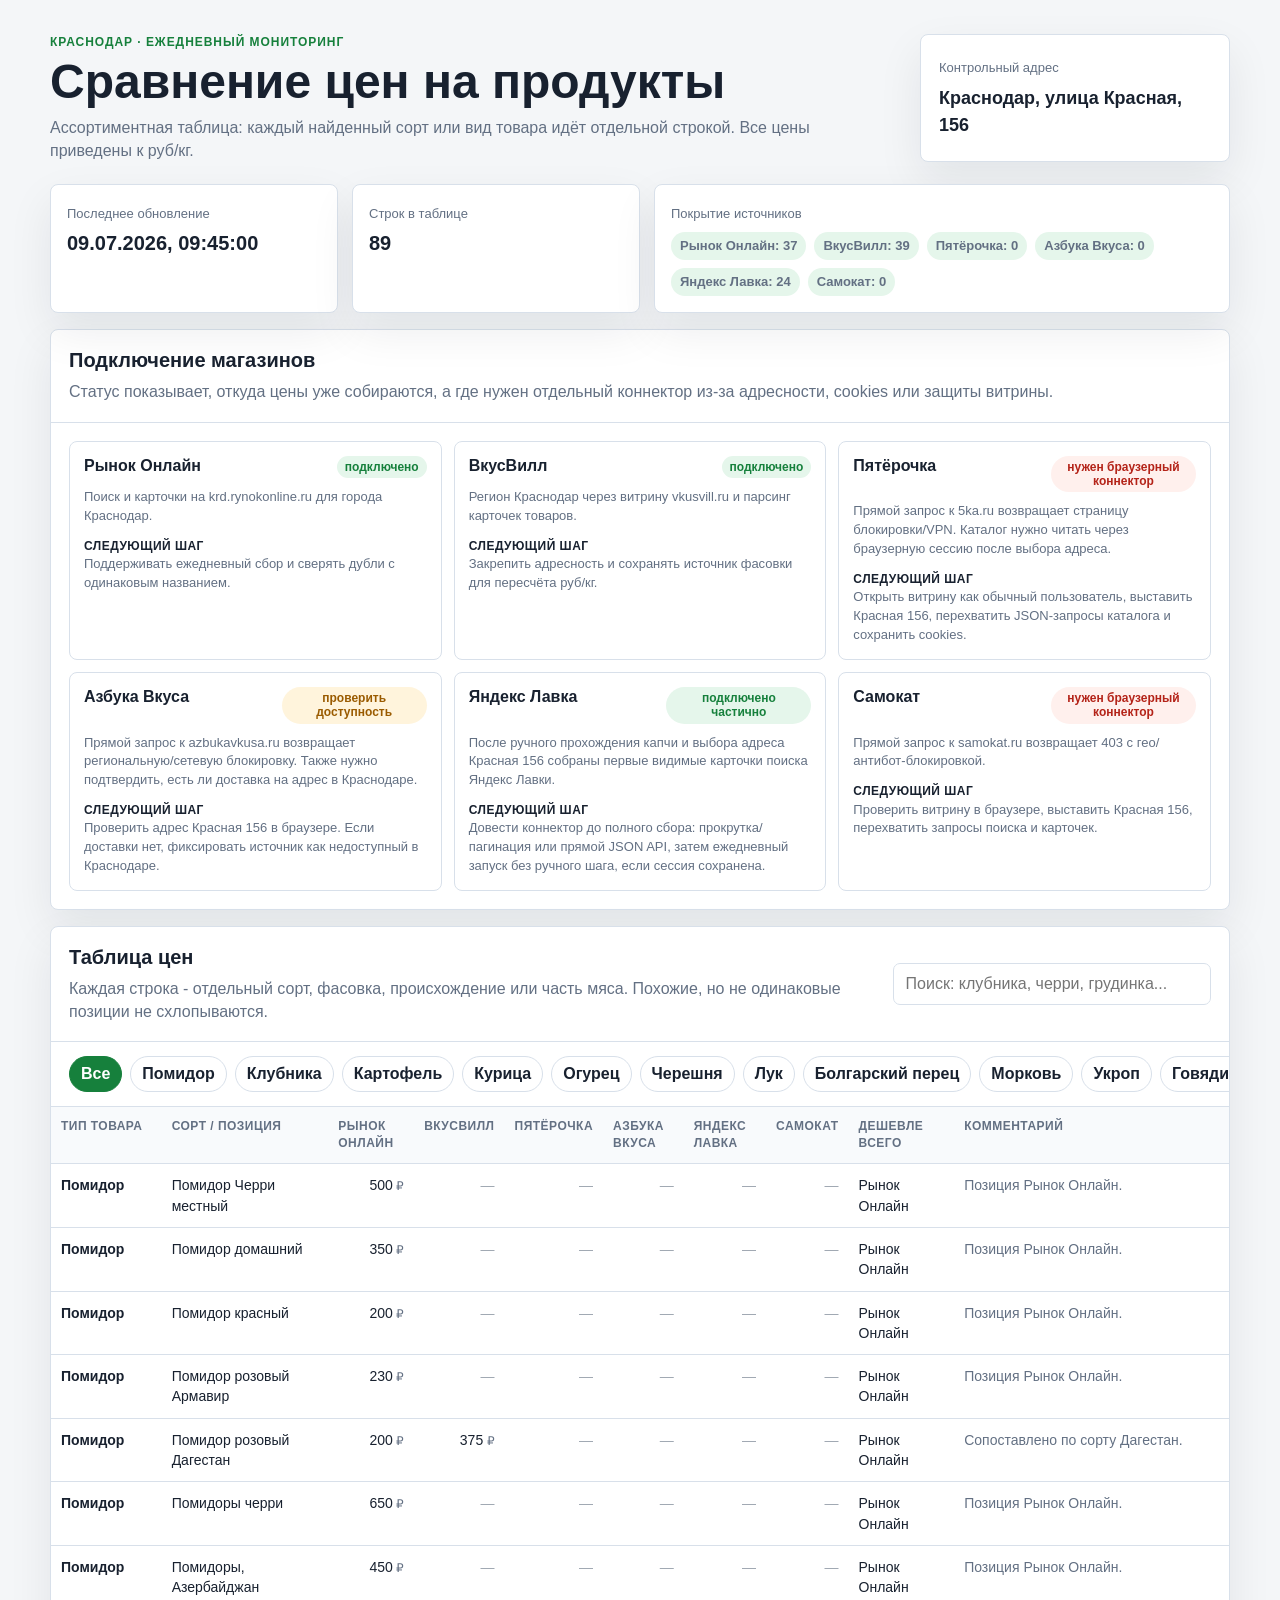
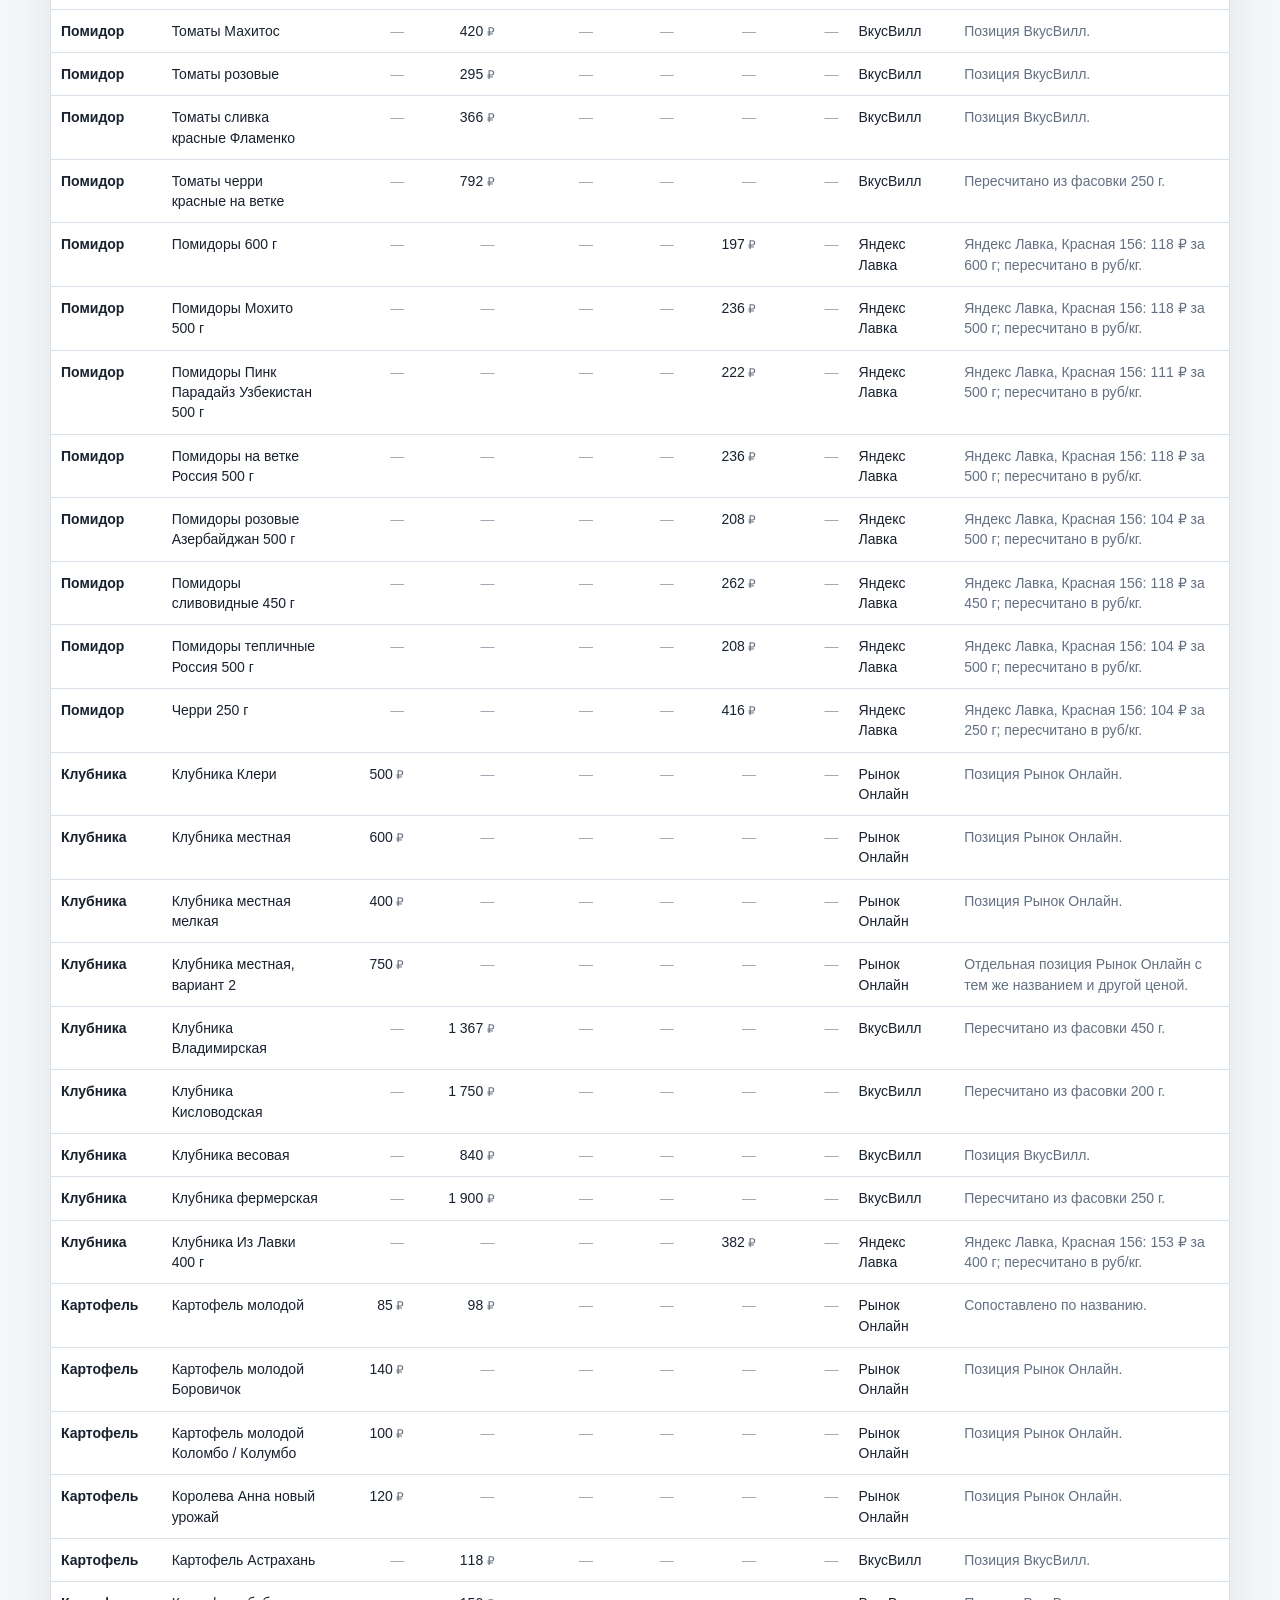
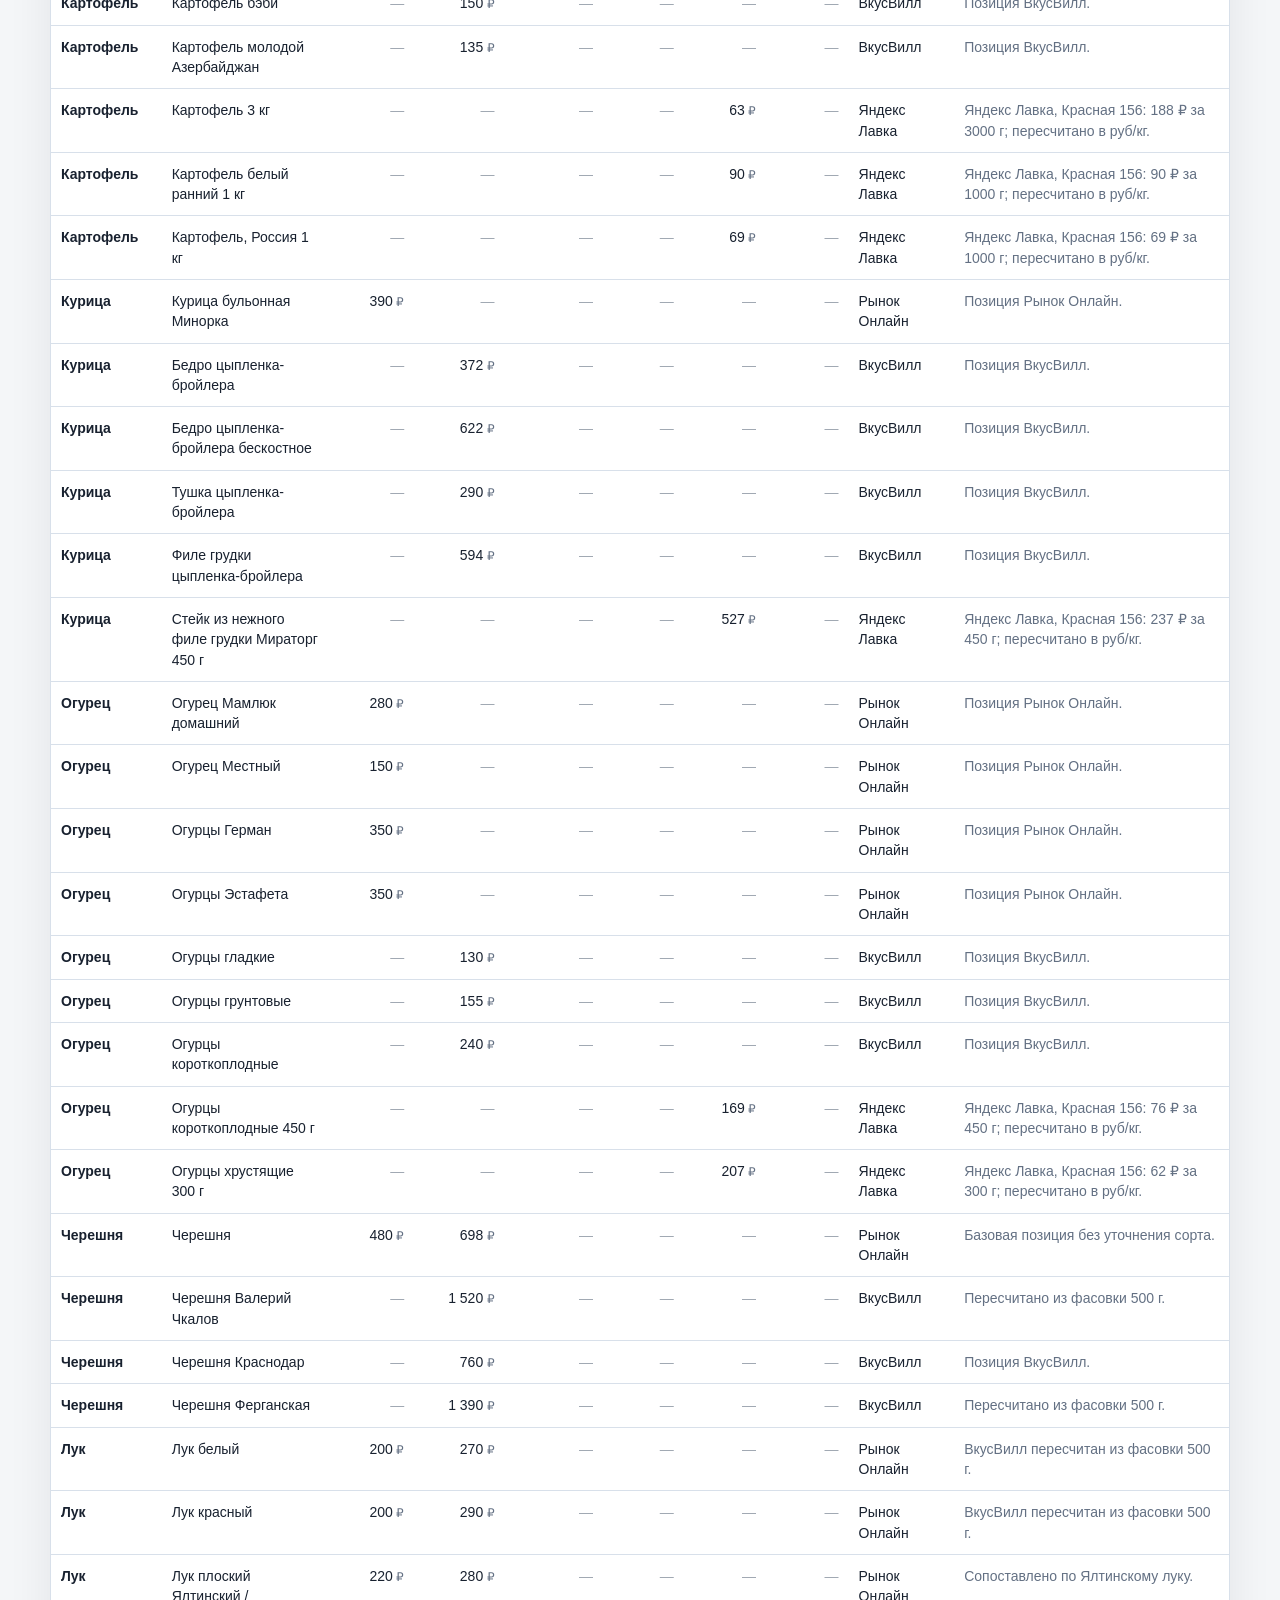
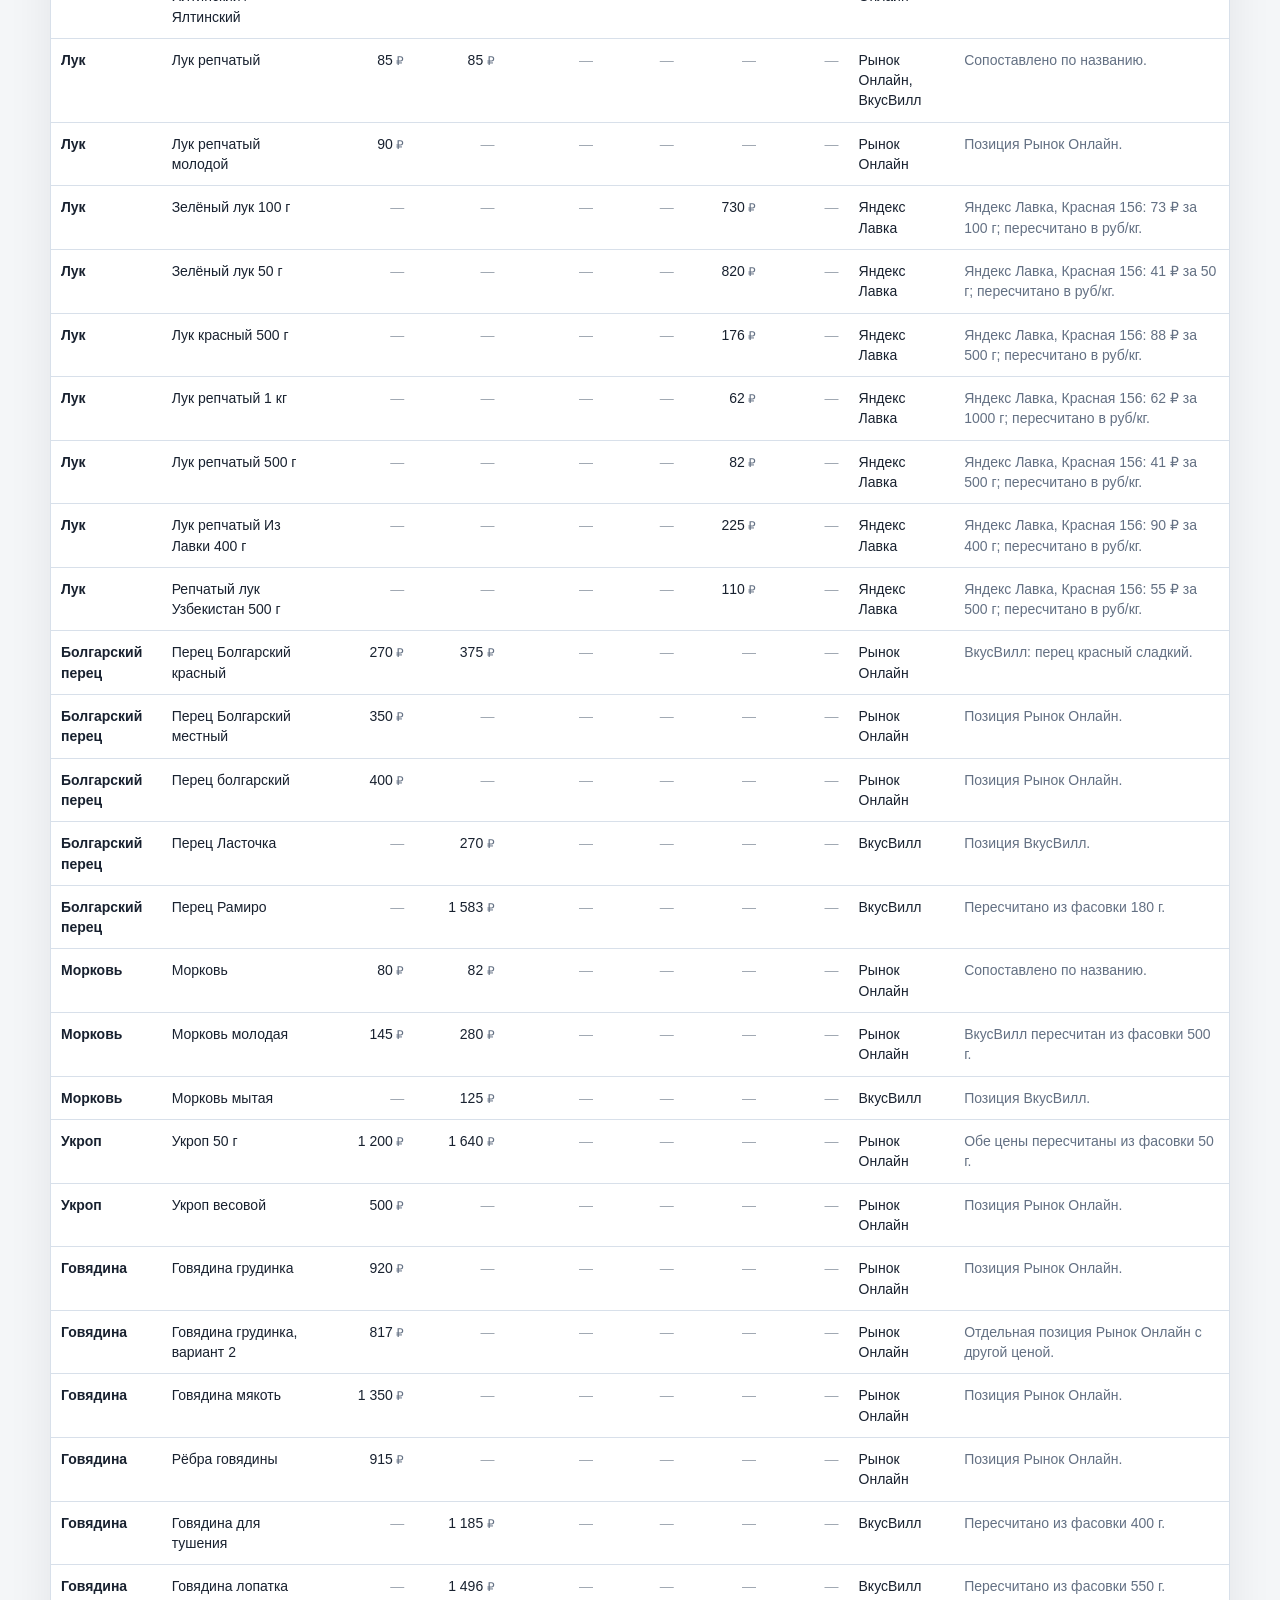
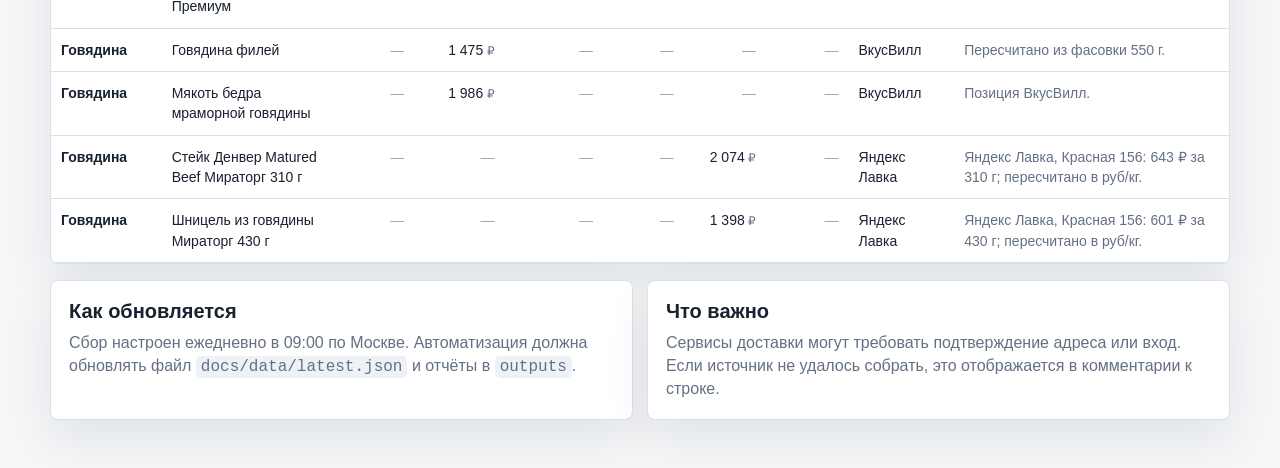
==== commit 99b6232f: "Prefer raw data for fresh row ordering" ====
--- a/docs/index.html
+++ b/docs/index.html
@@ -91,6 +91,6 @@
     </section>
   </main>
 
-  <script src="./app.js?v=2026-07-09T13-15-grouped-types"></script>
+  <script src="./app.js?v=2026-07-09T13-30-raw-first"></script>
 </body>
 </html>
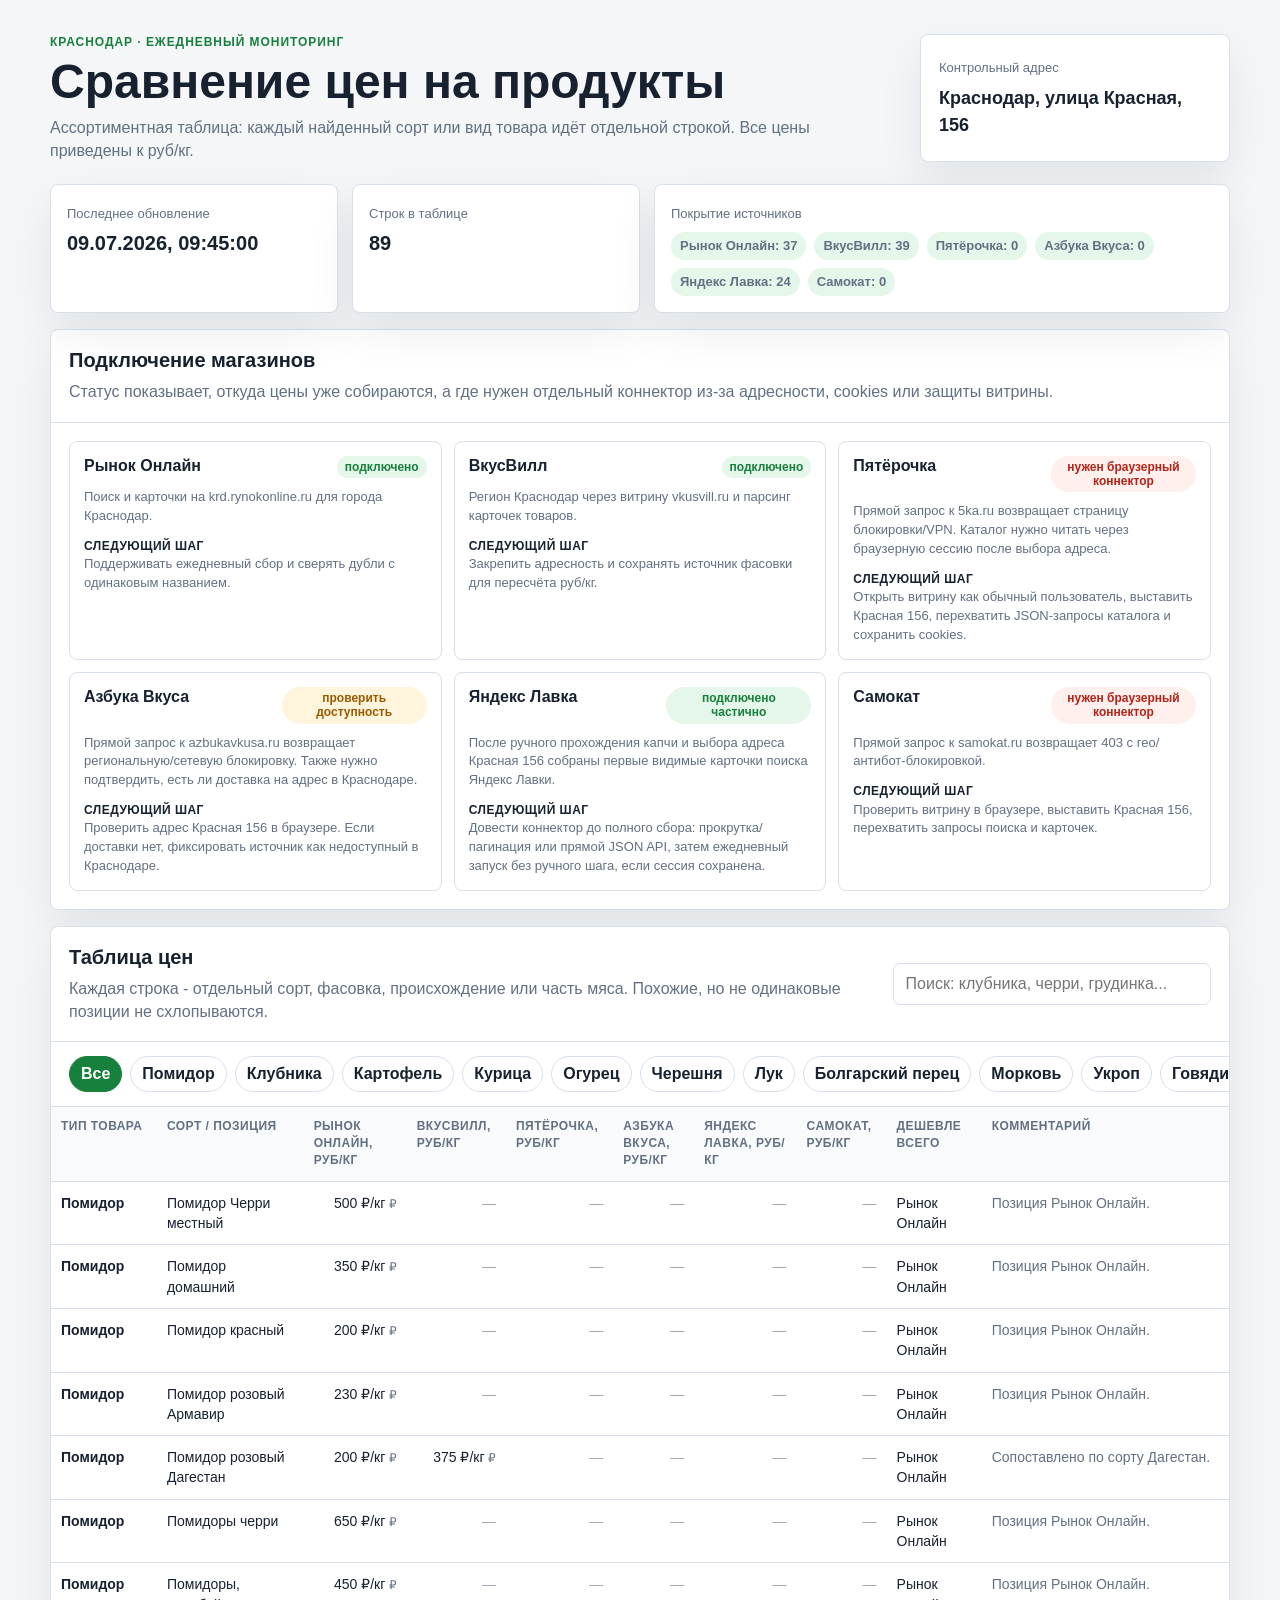
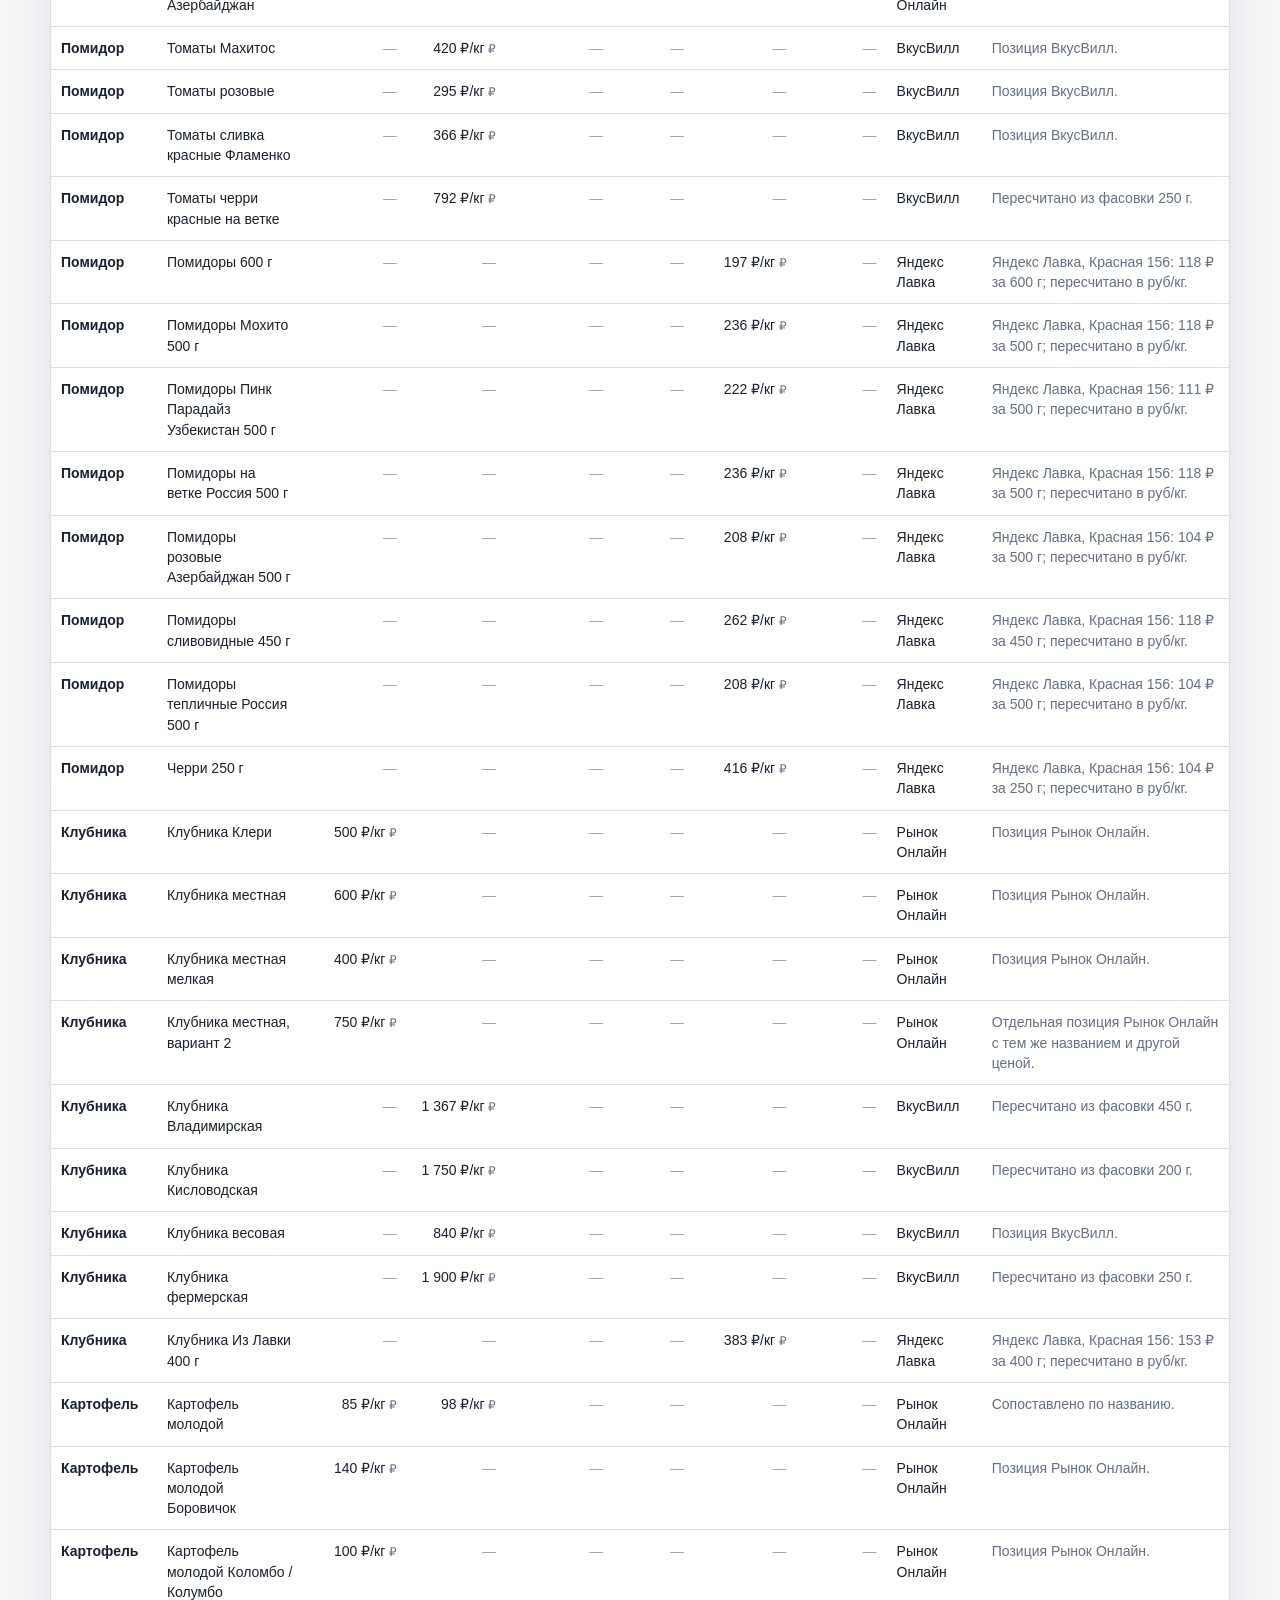
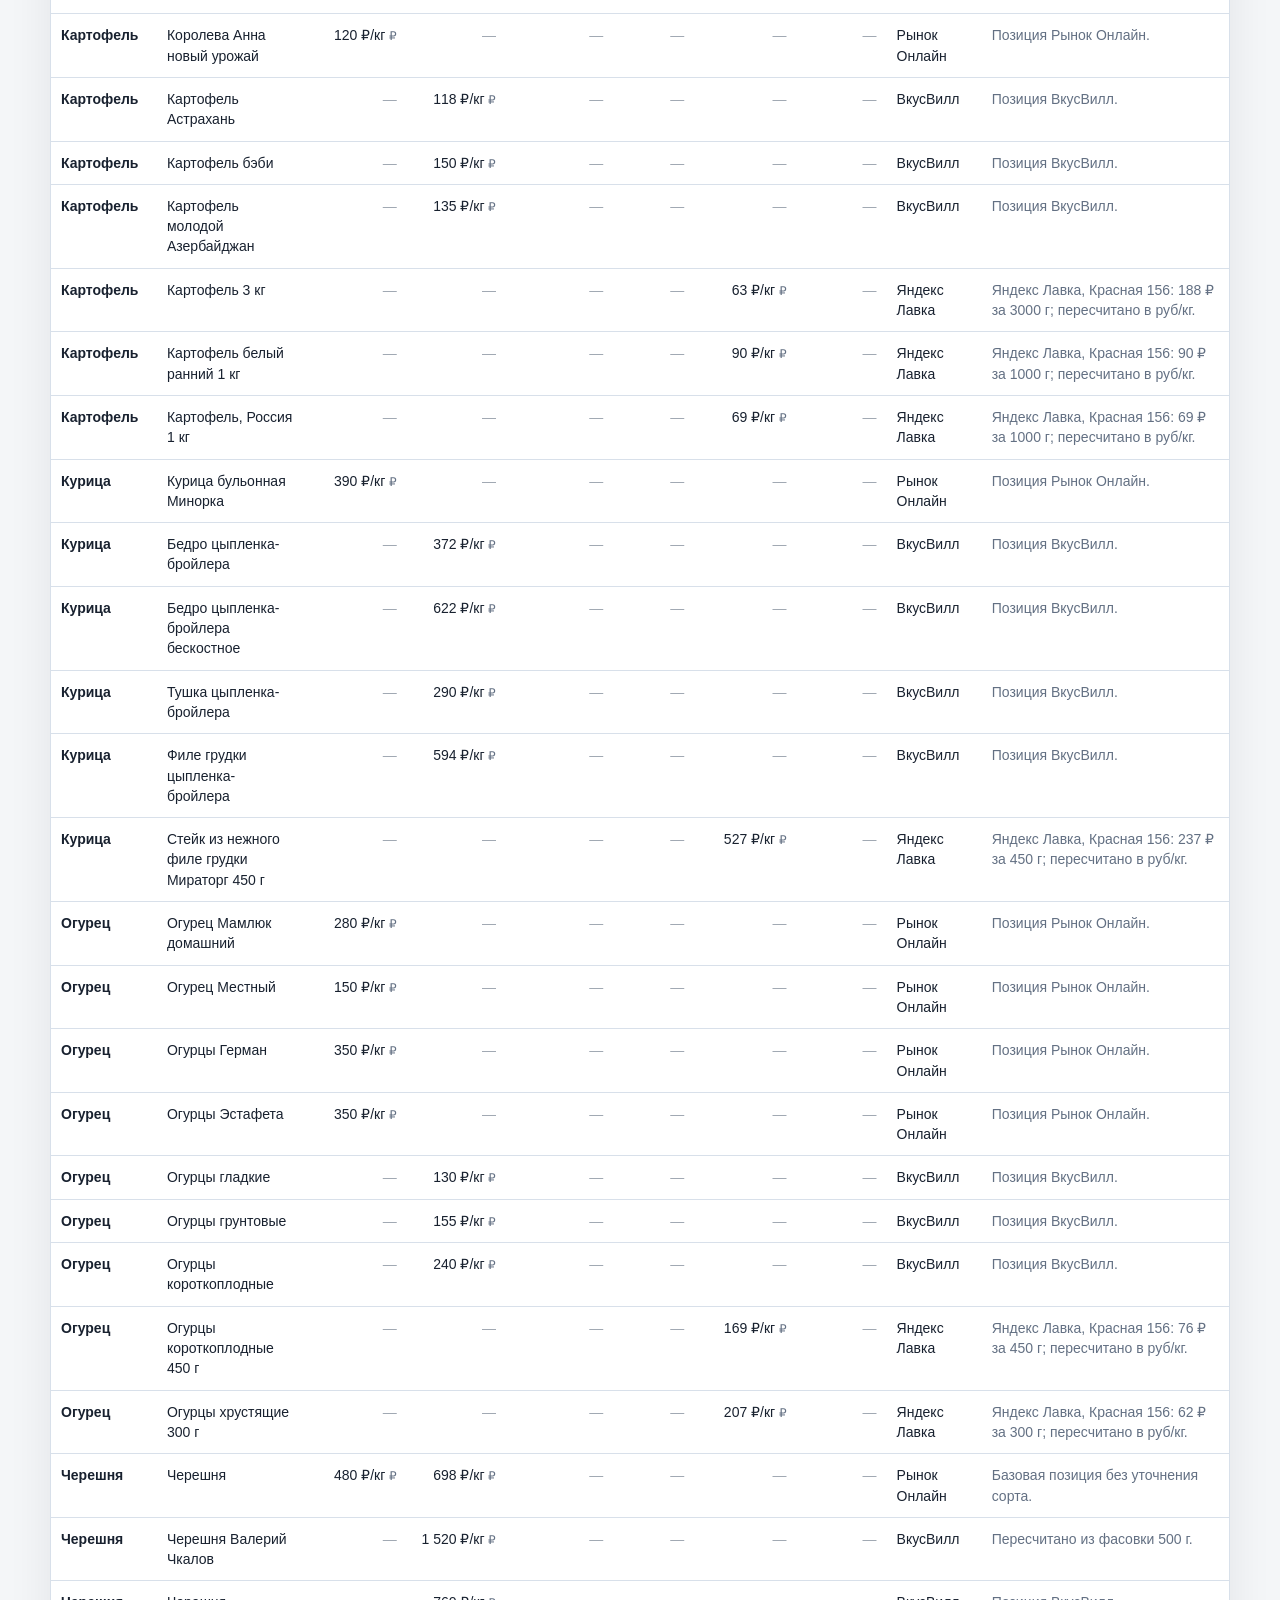
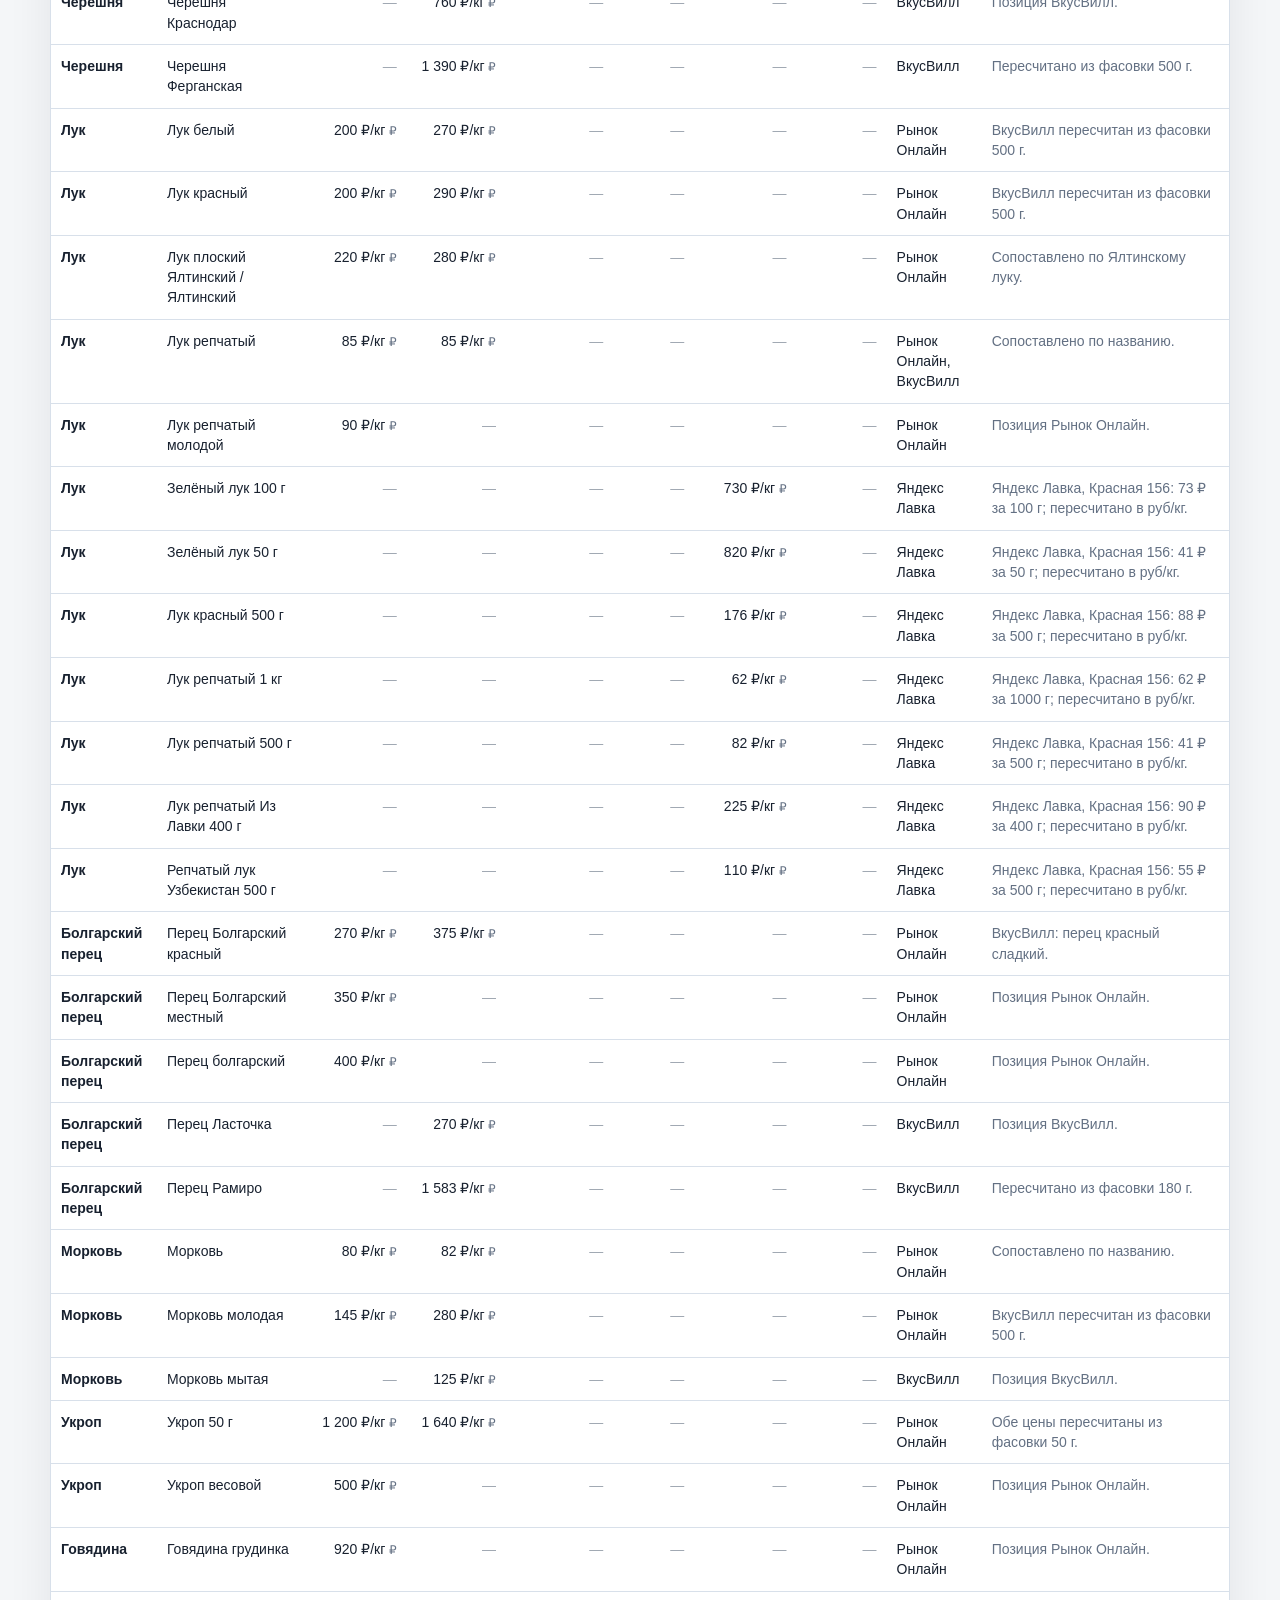
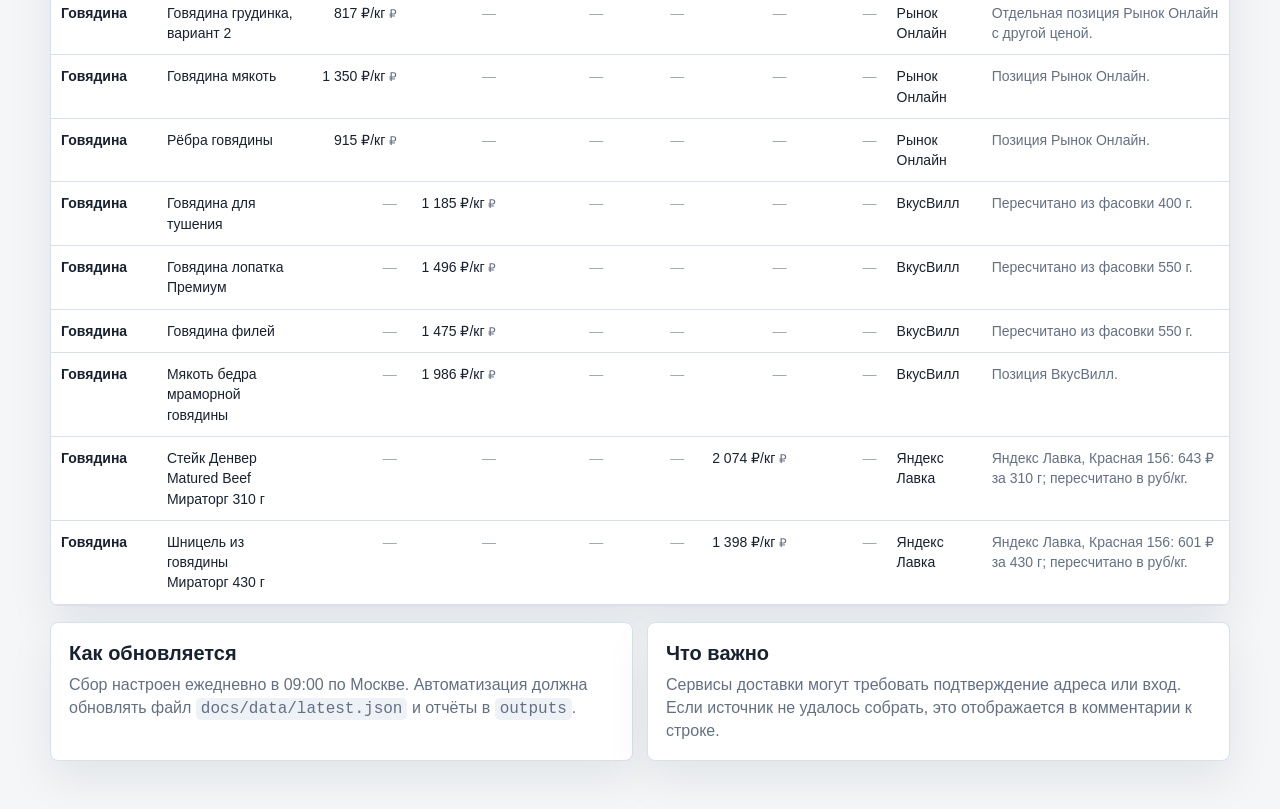
==== commit 8a3af42f: "Show prices explicitly per kilogram" ====
--- a/docs/index.html
+++ b/docs/index.html
@@ -62,12 +62,12 @@
             <tr>
               <th>Тип товара</th>
               <th>Сорт / позиция</th>
-              <th>Рынок Онлайн</th>
-              <th>ВкусВилл</th>
-              <th>Пятёрочка</th>
-              <th>Азбука Вкуса</th>
-              <th>Яндекс Лавка</th>
-              <th>Самокат</th>
+              <th>Рынок Онлайн, руб/кг</th>
+              <th>ВкусВилл, руб/кг</th>
+              <th>Пятёрочка, руб/кг</th>
+              <th>Азбука Вкуса, руб/кг</th>
+              <th>Яндекс Лавка, руб/кг</th>
+              <th>Самокат, руб/кг</th>
               <th>Дешевле всего</th>
               <th>Комментарий</th>
             </tr>
@@ -91,6 +91,6 @@
     </section>
   </main>
 
-  <script src="./app.js?v=2026-07-09T13-30-raw-first"></script>
+  <script src="./app.js?v=2026-07-09T13-45-unit-labels"></script>
 </body>
 </html>
